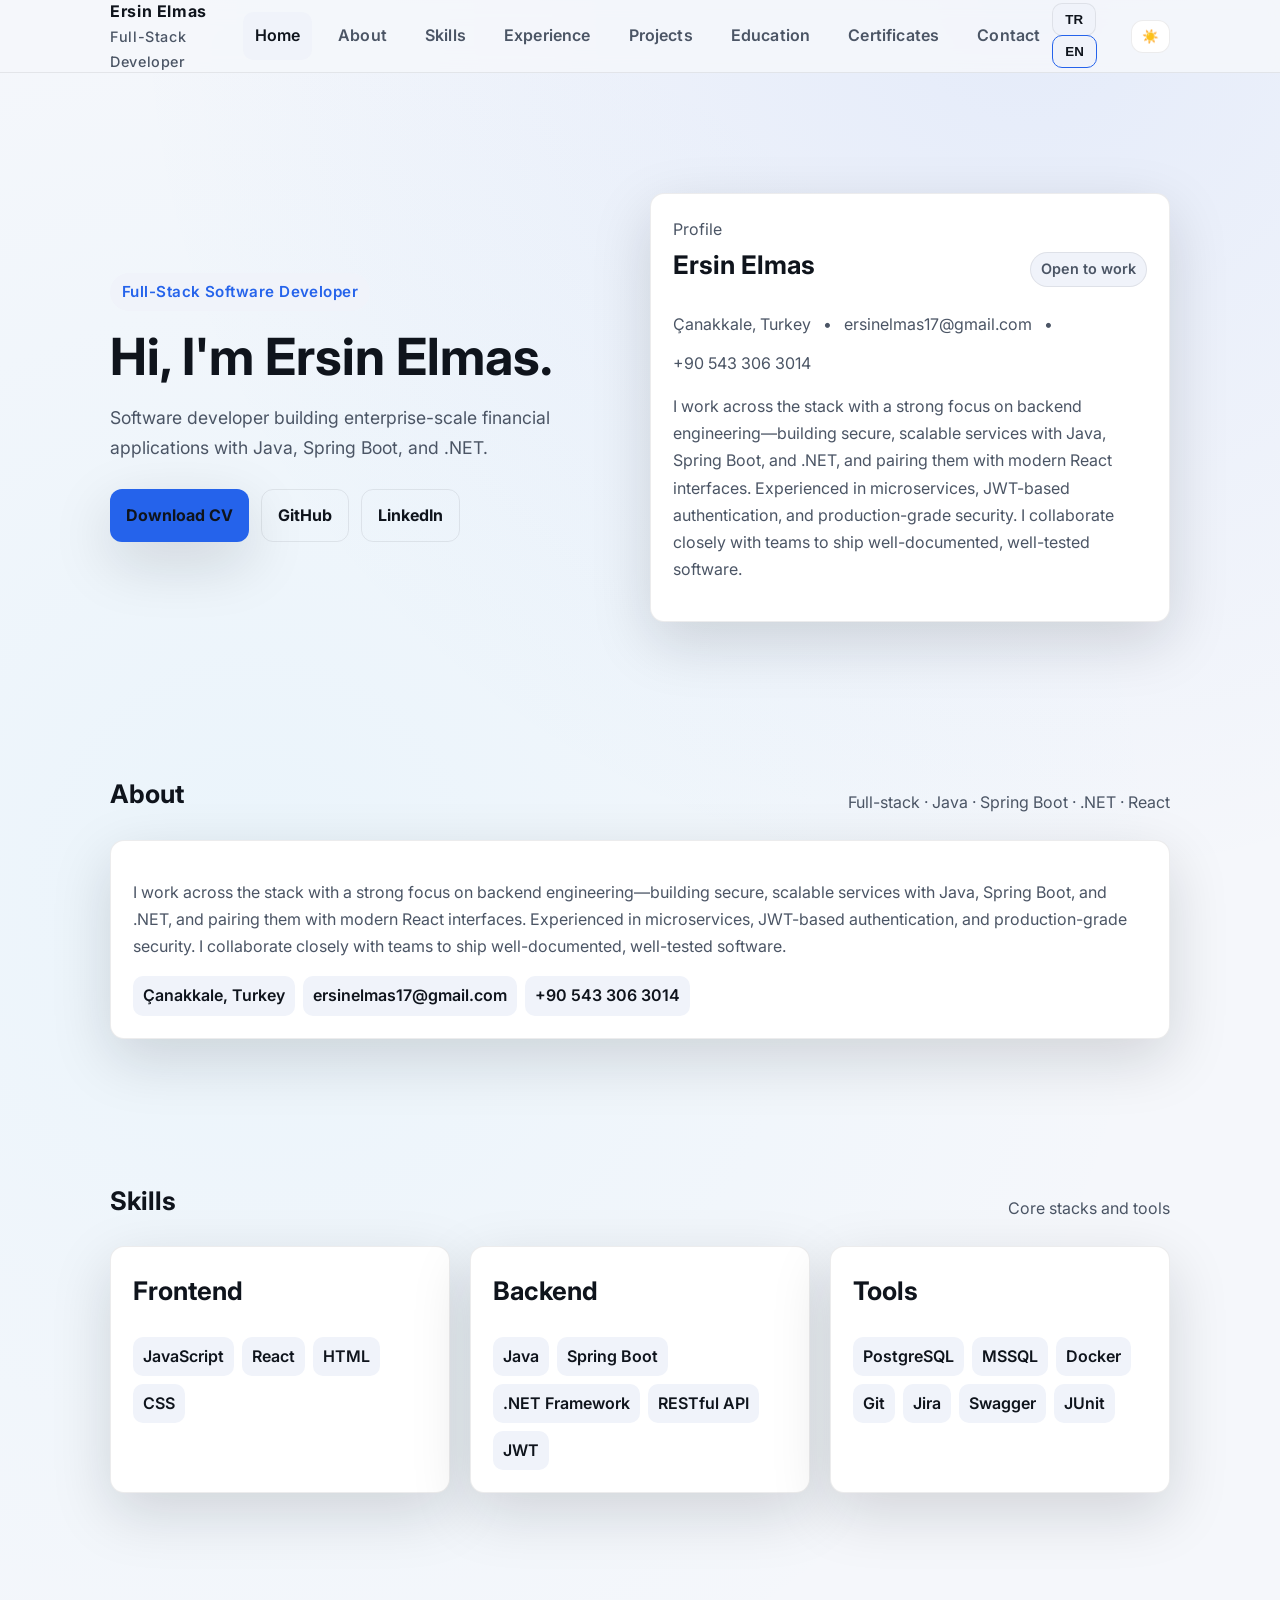
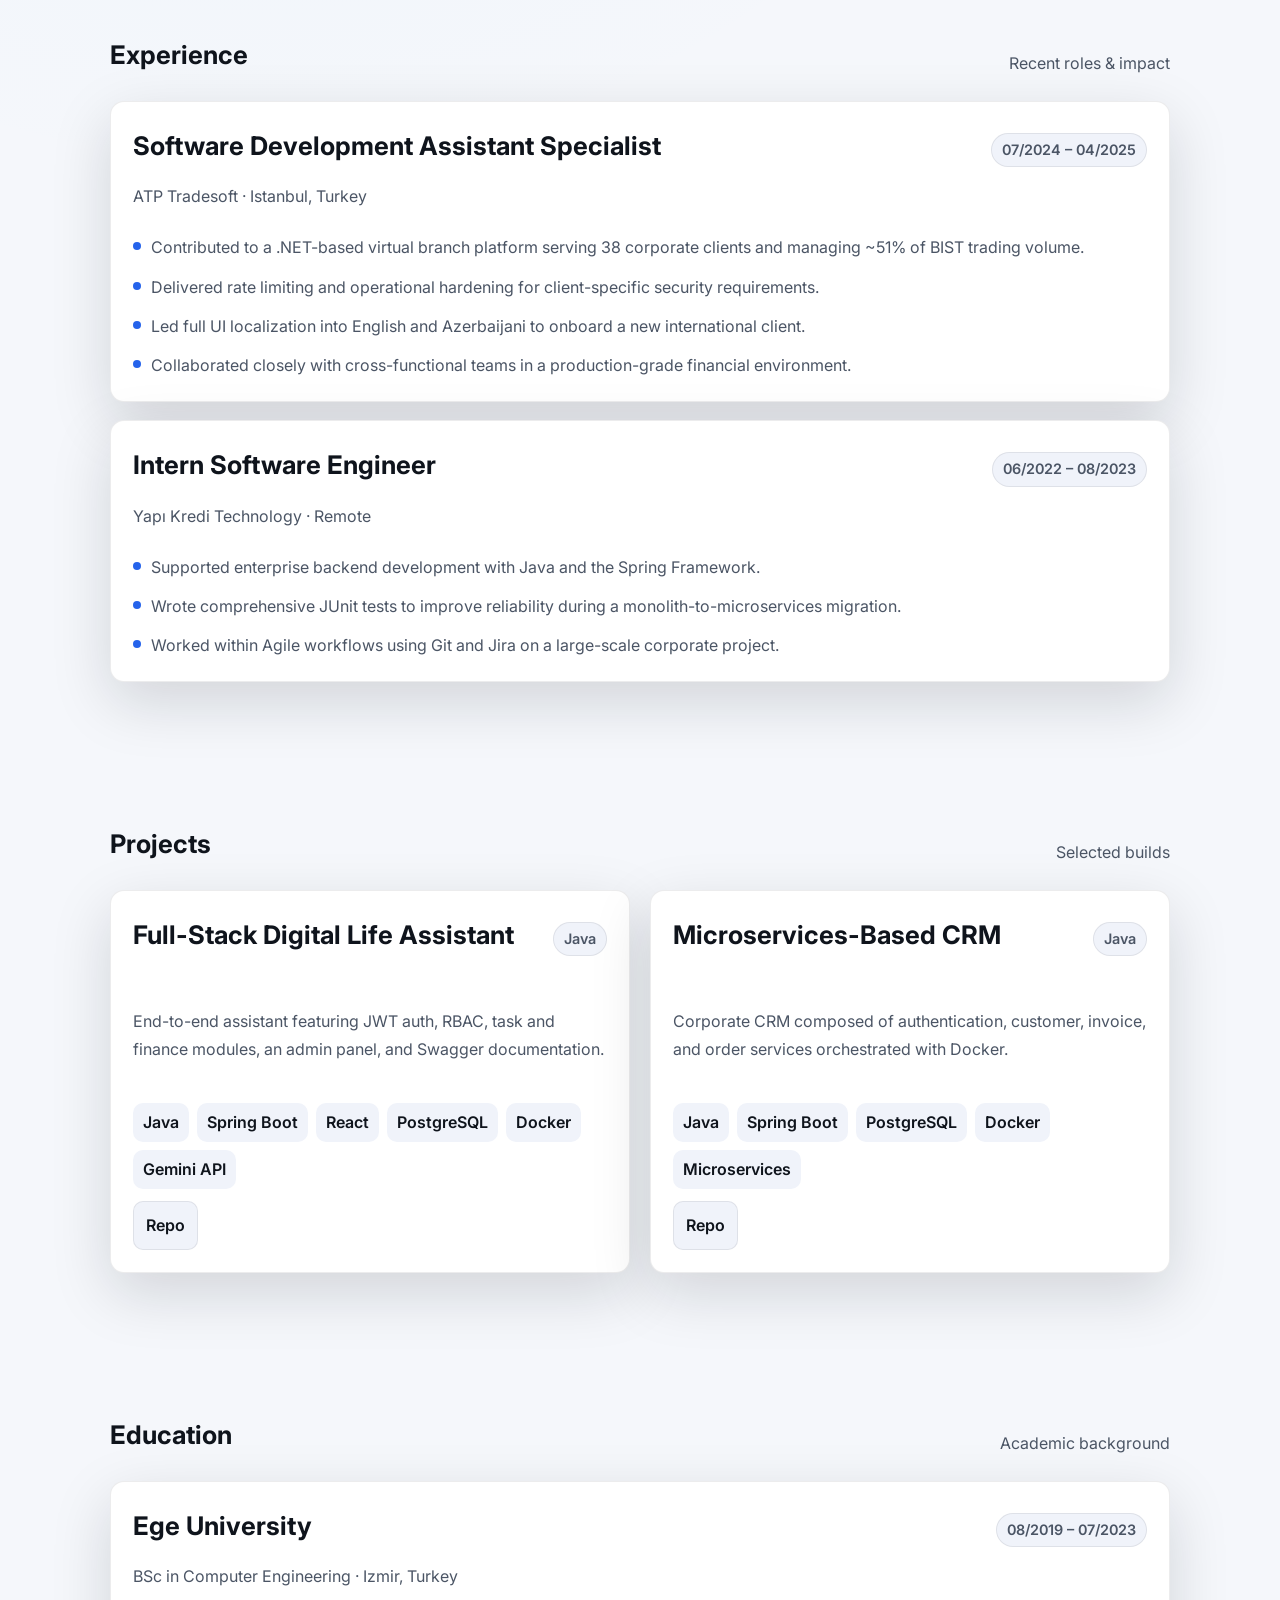
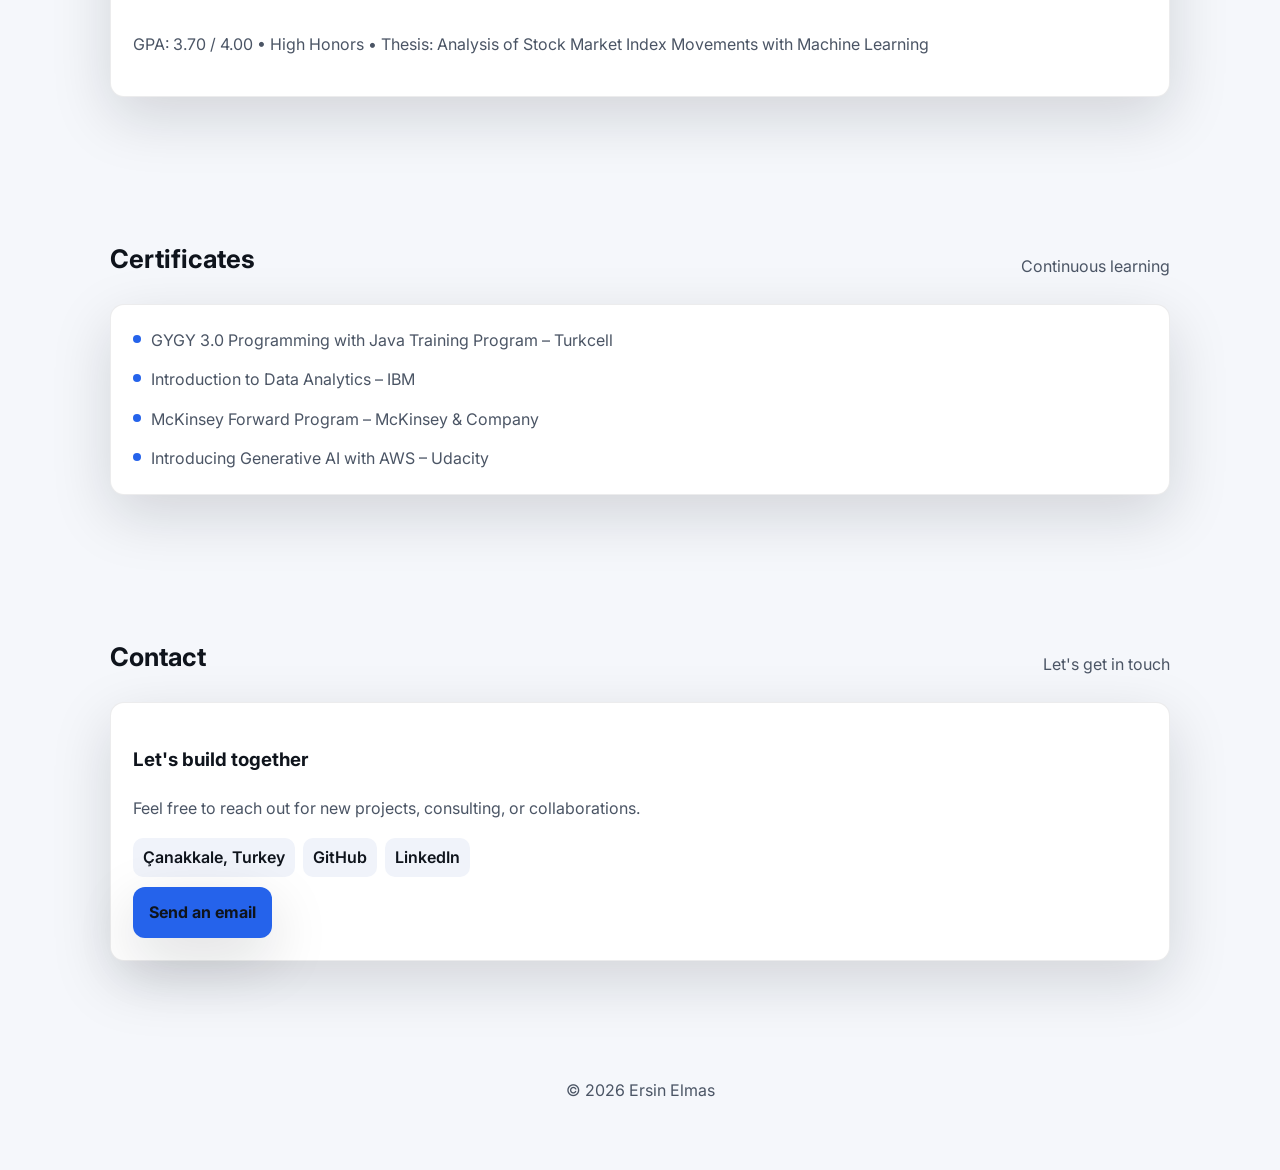
==== index.html @ f3ed73c0 "Revamp bilingual portfolio layout" ====
<!doctype html>
<html lang="tr">
  <head>
    <meta charset="utf-8">
    <meta name="viewport" content="width=device-width, initial-scale=1">
    <title>Ersin Elmas | Full-Stack Yazılım Geliştirici</title>
    <meta name="description" content="Full-stack geliştirici. Java, Spring Boot, .NET, React ve bulut altyapısı deneyimi. Kurumsal finans uygulamalarında güvenli ve ölçeklenebilir çözümler üretiyorum.">
    <meta property="og:title" content="Ersin Elmas | Full-Stack Yazılım Geliştirici">
    <meta property="og:description" content="Java, Spring Boot, .NET ve React ile mikroservis tabanlı finans uygulamaları geliştiren yazılım geliştirici.">
    <meta property="og:type" content="website">
    <meta property="og:url" content="https://ersinelmas.github.io/">
    <link rel="icon" href="favicon.ico">
    <link rel="preconnect" href="https://fonts.googleapis.com">
    <link rel="preconnect" href="https://fonts.gstatic.com" crossorigin>
    <link href="https://fonts.googleapis.com/css2?family=Inter:wght@400;500;600;700&display=swap" rel="stylesheet">
    <link rel="stylesheet" href="css/main.css">
  </head>
  <body>
    <header class="site-header">
      <div class="container navbar">
        <a class="brand" href="#home">
          <span>Ersin Elmas</span>
          <span>Full-Stack Developer</span>
        </a>
        <button class="menu-toggle" id="menu-toggle" aria-expanded="false" aria-controls="nav-links">☰</button>
        <nav class="nav-links" id="nav-links">
          <a href="#home" data-i18n="nav.home"></a>
          <a href="#about" data-i18n="nav.about"></a>
          <a href="#skills" data-i18n="nav.skills"></a>
          <a href="#experience" data-i18n="nav.experience"></a>
          <a href="#projects" data-i18n="nav.projects"></a>
          <a href="#education" data-i18n="nav.education"></a>
          <a href="#certificates" data-i18n="nav.certificates"></a>
          <a href="#contact" data-i18n="nav.contact"></a>
        </nav>
        <div class="controls">
          <div class="language-toggle" role="group" aria-label="Language selector">
            <button class="toggle-btn" data-lang="tr" aria-pressed="true">TR</button>
            <button class="toggle-btn" data-lang="en" aria-pressed="false">EN</button>
          </div>
          <button class="theme-btn" id="theme-toggle" aria-label="Tema değiştir">🌙</button>
        </div>
      </div>
    </header>

    <main>
      <section class="hero" id="home">
        <div class="container">
          <div class="grid hero-grid">
            <div>
              <span class="eyebrow" data-i18n="hero.eyebrow"></span>
              <h1 data-i18n="hero.title"></h1>
              <p class="lead" data-i18n="hero.subtitle"></p>
              <div class="actions">
                <a class="button" href="CV-Ersin-Elmas.pdf" download data-i18n="hero.actions.cv"></a>
                <a class="button secondary" href="https://github.com/ersinelmas" target="_blank" rel="noreferrer" data-i18n="hero.actions.github"></a>
                <a class="button secondary" href="https://linkedin.com/in/ersin-elmas" target="_blank" rel="noreferrer" data-i18n="hero.actions.linkedin"></a>
              </div>
            </div>
            <div class="card">
              <div class="section-header">
                <div>
                  <p class="section-subtitle">Profile</p>
                  <h3 class="section-title">Ersin Elmas</h3>
                </div>
                <div class="badge">Open to work</div>
              </div>
              <div class="meta-row">
                <span id="about-location"></span>
                <span>•</span>
                <span id="about-email"></span>
                <span>•</span>
                <span id="about-phone"></span>
              </div>
              <p class="muted" data-i18n="about.description"></p>
            </div>
          </div>
        </div>
      </section>

      <section class="section" id="about">
        <div class="container">
          <div class="section-header">
            <h2 class="section-title" data-i18n="about.title"></h2>
            <p class="section-subtitle">Full-stack · Java · Spring Boot · .NET · React</p>
          </div>
          <div class="card">
            <p class="muted" data-i18n="about.description"></p>
            <div class="tag-row" aria-label="Contact details">
              <span class="skill-badge" id="about-detail-location"></span>
              <span class="skill-badge" id="about-detail-email"></span>
              <span class="skill-badge" id="about-detail-phone"></span>
            </div>
          </div>
        </div>
      </section>

      <section class="section" id="skills">
        <div class="container">
          <div class="section-header">
            <h2 class="section-title" data-i18n="skills.title"></h2>
            <p class="section-subtitle">Core stacks and tools</p>
          </div>
          <div class="grid skill-grid" id="skills-list"></div>
        </div>
      </section>

      <section class="section" id="experience">
        <div class="container">
          <div class="section-header">
            <h2 class="section-title" data-i18n="experience.title"></h2>
            <p class="section-subtitle">Recent roles & impact</p>
          </div>
          <div class="timeline" id="experience-list"></div>
        </div>
      </section>

      <section class="section" id="projects">
        <div class="container">
          <div class="section-header">
            <h2 class="section-title" data-i18n="projects.title"></h2>
            <p class="section-subtitle">Selected builds</p>
          </div>
          <div class="grid project-grid" id="projects-list"></div>
        </div>
      </section>

      <section class="section" id="education">
        <div class="container">
          <div class="section-header">
            <h2 class="section-title" data-i18n="education.title"></h2>
            <p class="section-subtitle">Academic background</p>
          </div>
          <div class="timeline" id="education-list"></div>
        </div>
      </section>

      <section class="section" id="certificates">
        <div class="container">
          <div class="section-header">
            <h2 class="section-title" data-i18n="certificates.title"></h2>
            <p class="section-subtitle">Continuous learning</p>
          </div>
          <div class="card">
            <ul class="list" id="certificate-list"></ul>
          </div>
        </div>
      </section>

      <section class="section" id="contact">
        <div class="container">
          <div class="section-header">
            <h2 class="section-title" data-i18n="contact.title"></h2>
            <p class="section-subtitle">Let's get in touch</p>
          </div>
          <div class="card contact-card">
            <div>
              <h3 data-i18n="contact.headline"></h3>
              <p class="muted" data-i18n="contact.description"></p>
              <div class="tag-row">
                <span class="skill-badge" id="contact-location"></span>
                <a class="skill-badge" href="https://github.com/ersinelmas" target="_blank" rel="noreferrer">GitHub</a>
                <a class="skill-badge" href="https://linkedin.com/in/ersin-elmas" target="_blank" rel="noreferrer">LinkedIn</a>
              </div>
            </div>
            <div>
              <a class="button" id="contact-email" href="mailto:ersinelmas17@gmail.com" data-i18n="contact.emailLabel"></a>
            </div>
          </div>
        </div>
      </section>
    </main>

    <footer class="footer">
      <div class="container">
        <p>© <span id="year"></span> Ersin Elmas</p>
      </div>
    </footer>

    <script src="js/main.js" type="module"></script>
  </body>
</html>
---- css/main.css ----
:root {
  --font-primary: 'Inter', system-ui, -apple-system, BlinkMacSystemFont, 'Segoe UI', sans-serif;
  --bg: #0f141c;
  --surface: #151b25;
  --muted-surface: #1d2430;
  --text: #e8edf4;
  --muted: #b6becb;
  --accent: #6dd3ff;
  --accent-strong: #4ca7d9;
  --border: rgba(255, 255, 255, 0.08);
  --shadow: 0 20px 60px rgba(0, 0, 0, 0.35);
  --max-width: 1100px;
  --radius: 14px;
  --gutter: 20px;
}

:root[data-theme='light'] {
  --bg: #f5f7fb;
  --surface: #ffffff;
  --muted-surface: #f0f3fa;
  --text: #0f141c;
  --muted: #4b5565;
  --accent: #2563eb;
  --accent-strong: #1d4ed8;
  --border: rgba(15, 20, 28, 0.08);
  --shadow: 0 20px 60px rgba(15, 20, 28, 0.15);
}

* {
  box-sizing: border-box;
}

html {
  scroll-behavior: smooth;
}

body {
  margin: 0;
  font-family: var(--font-primary);
  background: radial-gradient(circle at 20% 20%, rgba(109, 211, 255, 0.08), transparent 25%),
    radial-gradient(circle at 80% 0%, rgba(37, 99, 235, 0.08), transparent 20%),
    var(--bg);
  color: var(--text);
  line-height: 1.7;
  min-height: 100vh;
}

body[data-reduced-motion='true'] *,
body[data-reduced-motion='true'] *::before,
body[data-reduced-motion='true'] *::after {
  animation-duration: 0.001ms !important;
  animation-iteration-count: 1 !important;
  transition-duration: 0.001ms !important;
}

img {
  max-width: 100%;
  height: auto;
}

a {
  color: inherit;
  text-decoration: none;
}

a:focus-visible,
button:focus-visible {
  outline: 2px solid var(--accent);
  outline-offset: 4px;
}

.container {
  width: min(100%, var(--max-width));
  margin: 0 auto;
  padding: 0 var(--gutter);
}

.site-header {
  position: sticky;
  top: 0;
  z-index: 10;
  backdrop-filter: blur(10px);
  background: rgba(15, 20, 28, 0.8);
  border-bottom: 1px solid var(--border);
}

:root[data-theme='light'] .site-header {
  background: rgba(245, 247, 251, 0.85);
}

.navbar {
  display: flex;
  align-items: center;
  justify-content: space-between;
  height: 72px;
}

.brand {
  display: flex;
  flex-direction: column;
  font-weight: 700;
  letter-spacing: 0.04em;
}

.brand span:last-child {
  color: var(--muted);
  font-weight: 500;
  font-size: 0.9rem;
}

.nav-links {
  display: flex;
  gap: 14px;
  align-items: center;
}

.nav-links a {
  padding: 10px 12px;
  border-radius: 10px;
  color: var(--muted);
  font-weight: 600;
  letter-spacing: 0.01em;
  transition: color 0.2s ease, background 0.2s ease;
}

.nav-links a:hover,
.nav-links a.active {
  color: var(--text);
  background: var(--muted-surface);
}

.controls {
  display: flex;
  align-items: center;
  gap: 8px;
}

.toggle-btn {
  border: 1px solid var(--border);
  background: var(--muted-surface);
  color: var(--text);
  padding: 8px 12px;
  border-radius: 10px;
  font-weight: 600;
  cursor: pointer;
  transition: transform 0.2s ease, border-color 0.2s ease;
}

.toggle-btn[aria-pressed='true'] {
  border-color: var(--accent);
  transform: translateY(-1px);
}

.theme-btn {
  border: 1px solid var(--border);
  background: var(--surface);
  color: var(--text);
  padding: 8px 10px;
  border-radius: 12px;
  cursor: pointer;
  display: inline-flex;
  align-items: center;
  gap: 8px;
}

.menu-toggle {
  display: none;
  border: 1px solid var(--border);
  background: var(--surface);
  color: var(--text);
  padding: 8px 10px;
  border-radius: 12px;
  cursor: pointer;
}

.hero {
  padding: 120px 0 80px;
}

.grid {
  display: grid;
  gap: 20px;
}

.hero-grid {
  grid-template-columns: repeat(auto-fit, minmax(280px, 1fr));
  align-items: center;
}

.eyebrow {
  display: inline-flex;
  padding: 6px 12px;
  background: var(--muted-surface);
  border-radius: 999px;
  font-weight: 600;
  font-size: 0.95rem;
  letter-spacing: 0.03em;
  color: var(--accent);
}

.hero h1 {
  font-size: clamp(2.4rem, 4vw, 3.2rem);
  margin: 16px 0 12px;
  line-height: 1.15;
}

.lead {
  font-size: 1.1rem;
  color: var(--muted);
  margin-bottom: 26px;
}

.actions {
  display: flex;
  flex-wrap: wrap;
  gap: 12px;
}

.button {
  display: inline-flex;
  align-items: center;
  gap: 10px;
  padding: 12px 16px;
  background: var(--accent);
  color: #0f141c;
  border-radius: 12px;
  font-weight: 700;
  border: none;
  cursor: pointer;
  box-shadow: var(--shadow);
  transition: transform 0.2s ease, box-shadow 0.2s ease;
}

.button.secondary {
  background: transparent;
  color: var(--text);
  border: 1px solid var(--border);
  box-shadow: none;
}

.button:hover {
  transform: translateY(-2px);
  box-shadow: 0 16px 40px rgba(0, 0, 0, 0.2);
}

.card {
  background: var(--surface);
  border: 1px solid var(--border);
  border-radius: var(--radius);
  padding: 22px;
  box-shadow: var(--shadow);
}

.section {
  padding: 70px 0;
}

.section-header {
  display: flex;
  justify-content: space-between;
  align-items: flex-end;
  gap: 16px;
  margin-bottom: 24px;
}

.section-title {
  font-size: 1.6rem;
  margin: 0;
}

.section-subtitle {
  color: var(--muted);
  margin: 0;
}

.muted {
  color: var(--muted);
}

.skill-grid {
  grid-template-columns: repeat(auto-fit, minmax(220px, 1fr));
}

.skill-badge {
  display: inline-flex;
  align-items: center;
  gap: 6px;
  padding: 6px 10px;
  background: var(--muted-surface);
  border-radius: 10px;
  color: var(--text);
  font-weight: 600;
}

.list {
  list-style: none;
  padding: 0;
  margin: 0;
  display: grid;
  gap: 12px;
}

.list li {
  display: grid;
  grid-template-columns: auto 1fr;
  gap: 10px;
  align-items: flex-start;
  color: var(--muted);
}

.list li::before {
  content: '';
  display: inline-block;
  width: 8px;
  height: 8px;
  background: var(--accent);
  border-radius: 999px;
  margin-top: 8px;
}

.timeline {
  display: grid;
  gap: 18px;
}

.timeline-item {
  display: grid;
  gap: 8px;
}

.timeline-head {
  display: flex;
  justify-content: space-between;
  align-items: baseline;
  gap: 12px;
}

.badge {
  display: inline-flex;
  align-items: center;
  padding: 4px 10px;
  border-radius: 999px;
  border: 1px solid var(--border);
  background: var(--muted-surface);
  color: var(--muted);
  font-weight: 600;
  font-size: 0.9rem;
}

.tag-row {
  display: flex;
  flex-wrap: wrap;
  gap: 8px;
  margin-top: 12px;
}

.project-grid {
  grid-template-columns: repeat(auto-fit, minmax(260px, 1fr));
}

.project-card {
  display: grid;
  gap: 12px;
}

.project-actions {
  display: flex;
  gap: 10px;
  flex-wrap: wrap;
}

.link-btn {
  display: inline-flex;
  align-items: center;
  gap: 8px;
  padding: 10px 12px;
  border-radius: 10px;
  border: 1px solid var(--border);
  background: var(--muted-surface);
  color: var(--text);
  font-weight: 600;
}

.contact-card {
  display: grid;
  gap: 10px;
  align-items: center;
  grid-template-columns: 1fr;
}

.footer {
  padding: 30px 0 50px;
  color: var(--muted);
  text-align: center;
}

.meta-row {
  display: flex;
  gap: 12px;
  flex-wrap: wrap;
  color: var(--muted);
}

.sr-only {
  position: absolute;
  width: 1px;
  height: 1px;
  padding: 0;
  margin: -1px;
  overflow: hidden;
  clip: rect(0, 0, 0, 0);
  white-space: nowrap;
  border: 0;
}

@media (max-width: 900px) {
  .nav-links {
    position: fixed;
    inset: 72px 0 auto;
    background: var(--bg);
    flex-direction: column;
    padding: 18px var(--gutter) 28px;
    border-bottom: 1px solid var(--border);
    box-shadow: 0 12px 30px rgba(0, 0, 0, 0.25);
    transform: translateY(-110%);
    transition: transform 0.25s ease;
  }

  .nav-links.open {
    transform: translateY(0);
  }

  .menu-toggle {
    display: inline-flex;
  }
}

@media (max-width: 640px) {
  .navbar {
    flex-wrap: wrap;
    gap: 10px;
  }

  .controls {
    width: 100%;
    justify-content: space-between;
  }

  .section {
    padding: 56px 0;
  }
}
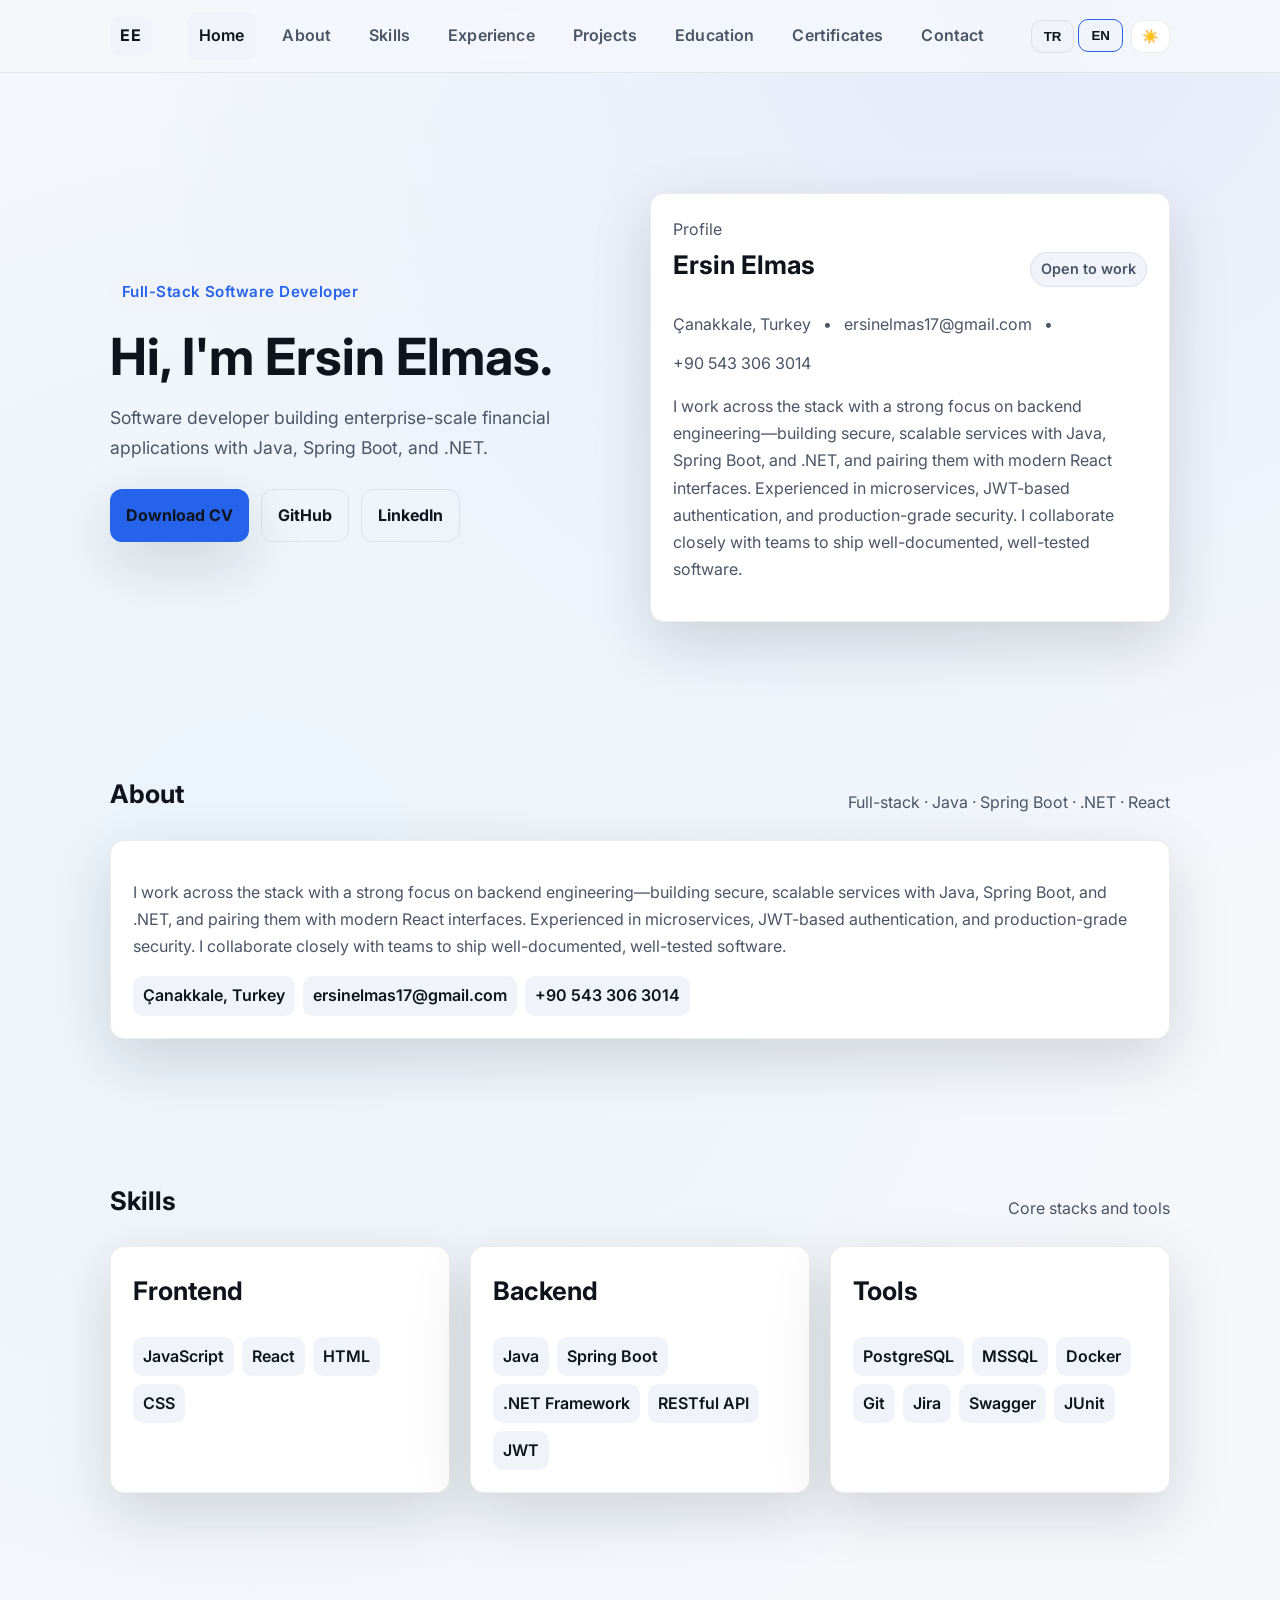
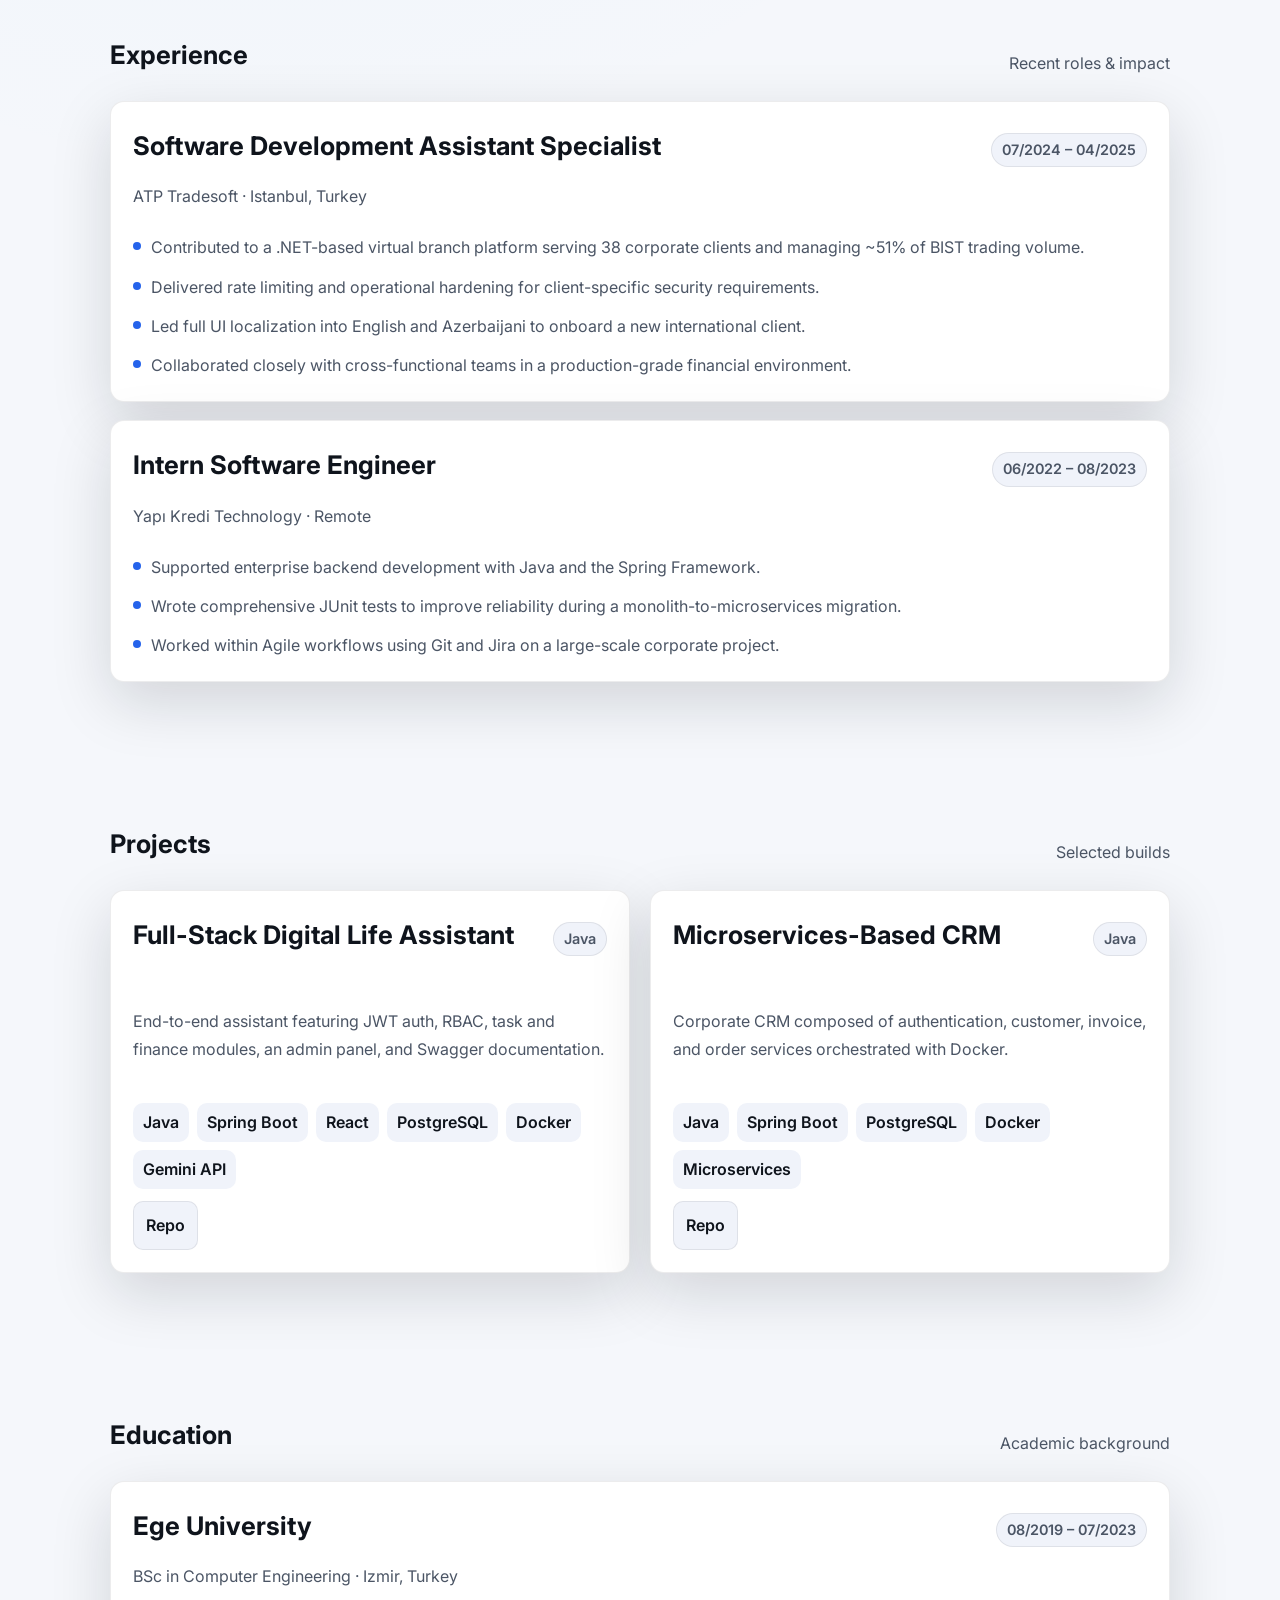
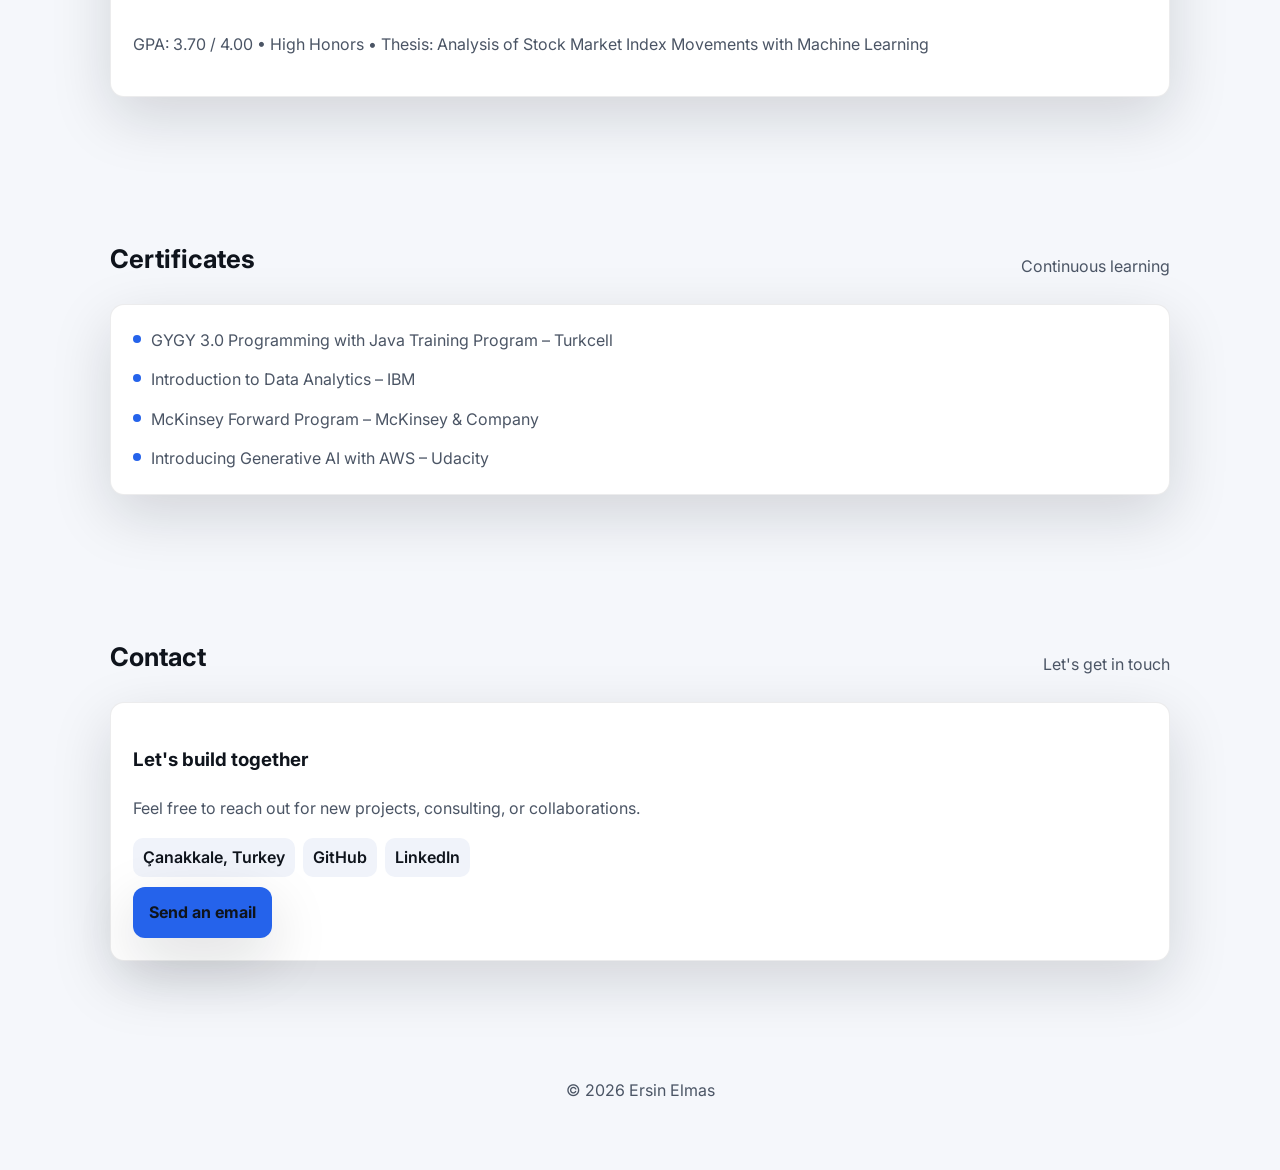
==== commit 725c69ff: "Refine navbar translations and cleanup assets" ====
--- a/index.html
+++ b/index.html
@@ -18,9 +18,8 @@
   <body>
     <header class="site-header">
       <div class="container navbar">
-        <a class="brand" href="#home">
-          <span>Ersin Elmas</span>
-          <span>Full-Stack Developer</span>
+        <a class="brand" href="#home" aria-label="Ersin Elmas portfolio">
+          <span>EE</span>
         </a>
         <button class="menu-toggle" id="menu-toggle" aria-expanded="false" aria-controls="nav-links">☰</button>
         <nav class="nav-links" id="nav-links">
@@ -60,10 +59,10 @@
             <div class="card">
               <div class="section-header">
                 <div>
-                  <p class="section-subtitle">Profile</p>
+                  <p class="section-subtitle" data-i18n="hero.profile"></p>
                   <h3 class="section-title">Ersin Elmas</h3>
                 </div>
-                <div class="badge">Open to work</div>
+                <div class="badge" data-i18n="hero.availability"></div>
               </div>
               <div class="meta-row">
                 <span id="about-location"></span>
@@ -82,7 +81,7 @@
         <div class="container">
           <div class="section-header">
             <h2 class="section-title" data-i18n="about.title"></h2>
-            <p class="section-subtitle">Full-stack · Java · Spring Boot · .NET · React</p>
+            <p class="section-subtitle" data-i18n="about.subtitle"></p>
           </div>
           <div class="card">
             <p class="muted" data-i18n="about.description"></p>
@@ -99,7 +98,7 @@
         <div class="container">
           <div class="section-header">
             <h2 class="section-title" data-i18n="skills.title"></h2>
-            <p class="section-subtitle">Core stacks and tools</p>
+            <p class="section-subtitle" data-i18n="skills.subtitle"></p>
           </div>
           <div class="grid skill-grid" id="skills-list"></div>
         </div>
@@ -109,7 +108,7 @@
         <div class="container">
           <div class="section-header">
             <h2 class="section-title" data-i18n="experience.title"></h2>
-            <p class="section-subtitle">Recent roles & impact</p>
+            <p class="section-subtitle" data-i18n="experience.subtitle"></p>
           </div>
           <div class="timeline" id="experience-list"></div>
         </div>
@@ -119,7 +118,7 @@
         <div class="container">
           <div class="section-header">
             <h2 class="section-title" data-i18n="projects.title"></h2>
-            <p class="section-subtitle">Selected builds</p>
+            <p class="section-subtitle" data-i18n="projects.subtitle"></p>
           </div>
           <div class="grid project-grid" id="projects-list"></div>
         </div>
@@ -129,7 +128,7 @@
         <div class="container">
           <div class="section-header">
             <h2 class="section-title" data-i18n="education.title"></h2>
-            <p class="section-subtitle">Academic background</p>
+            <p class="section-subtitle" data-i18n="education.subtitle"></p>
           </div>
           <div class="timeline" id="education-list"></div>
         </div>
@@ -139,7 +138,7 @@
         <div class="container">
           <div class="section-header">
             <h2 class="section-title" data-i18n="certificates.title"></h2>
-            <p class="section-subtitle">Continuous learning</p>
+            <p class="section-subtitle" data-i18n="certificates.subtitle"></p>
           </div>
           <div class="card">
             <ul class="list" id="certificate-list"></ul>
@@ -151,7 +150,7 @@
         <div class="container">
           <div class="section-header">
             <h2 class="section-title" data-i18n="contact.title"></h2>
-            <p class="section-subtitle">Let's get in touch</p>
+            <p class="section-subtitle" data-i18n="contact.subtitle"></p>
           </div>
           <div class="card contact-card">
             <div>
--- a/css/main.css
+++ b/css/main.css
@@ -97,15 +97,15 @@
 
 .brand {
   display: flex;
-  flex-direction: column;
+  align-items: center;
+  gap: 8px;
   font-weight: 700;
-  letter-spacing: 0.04em;
-}
-
-.brand span:last-child {
-  color: var(--muted);
-  font-weight: 500;
-  font-size: 0.9rem;
+  letter-spacing: 0.08em;
+  padding: 6px 10px;
+  border-radius: 10px;
+  background: var(--muted-surface);
+  color: var(--text);
+  white-space: nowrap;
 }
 
 .nav-links {
@@ -120,6 +120,7 @@
   color: var(--muted);
   font-weight: 600;
   letter-spacing: 0.01em;
+  white-space: nowrap;
   transition: color 0.2s ease, background 0.2s ease;
 }
 
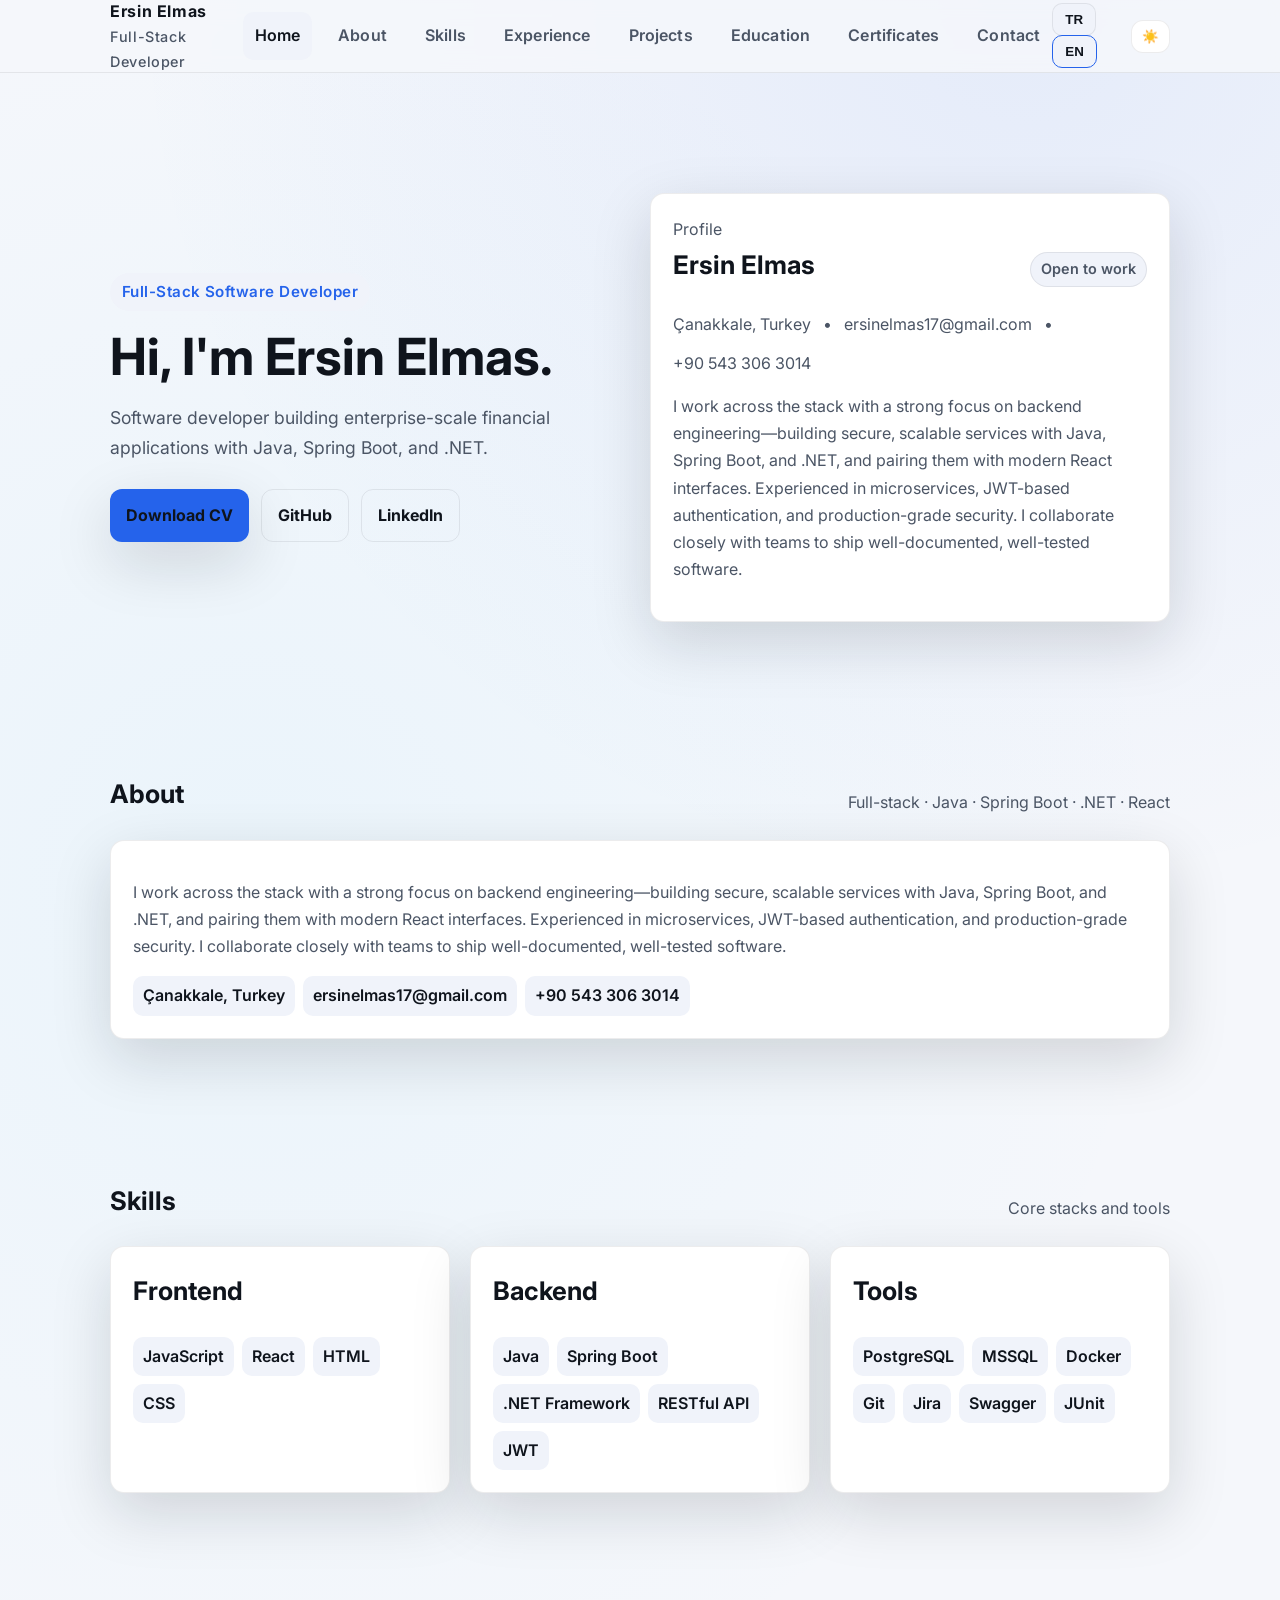
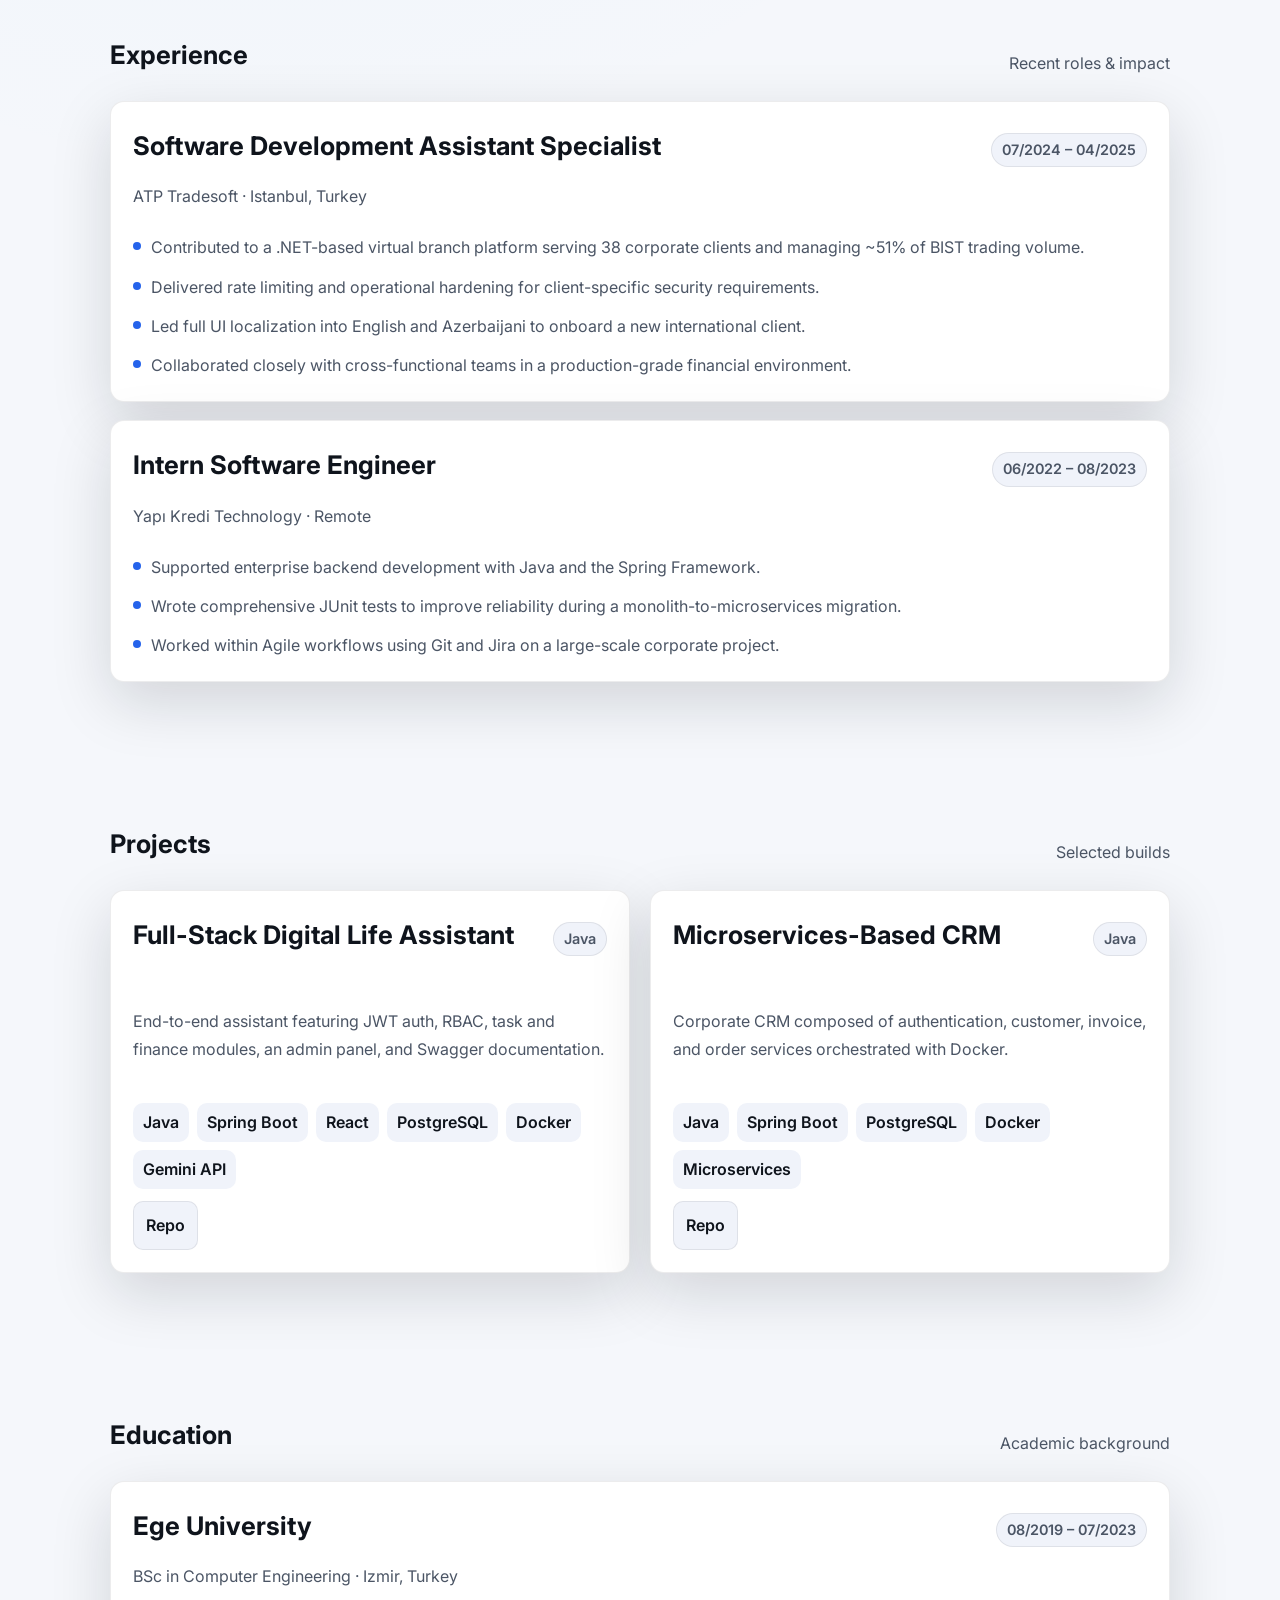
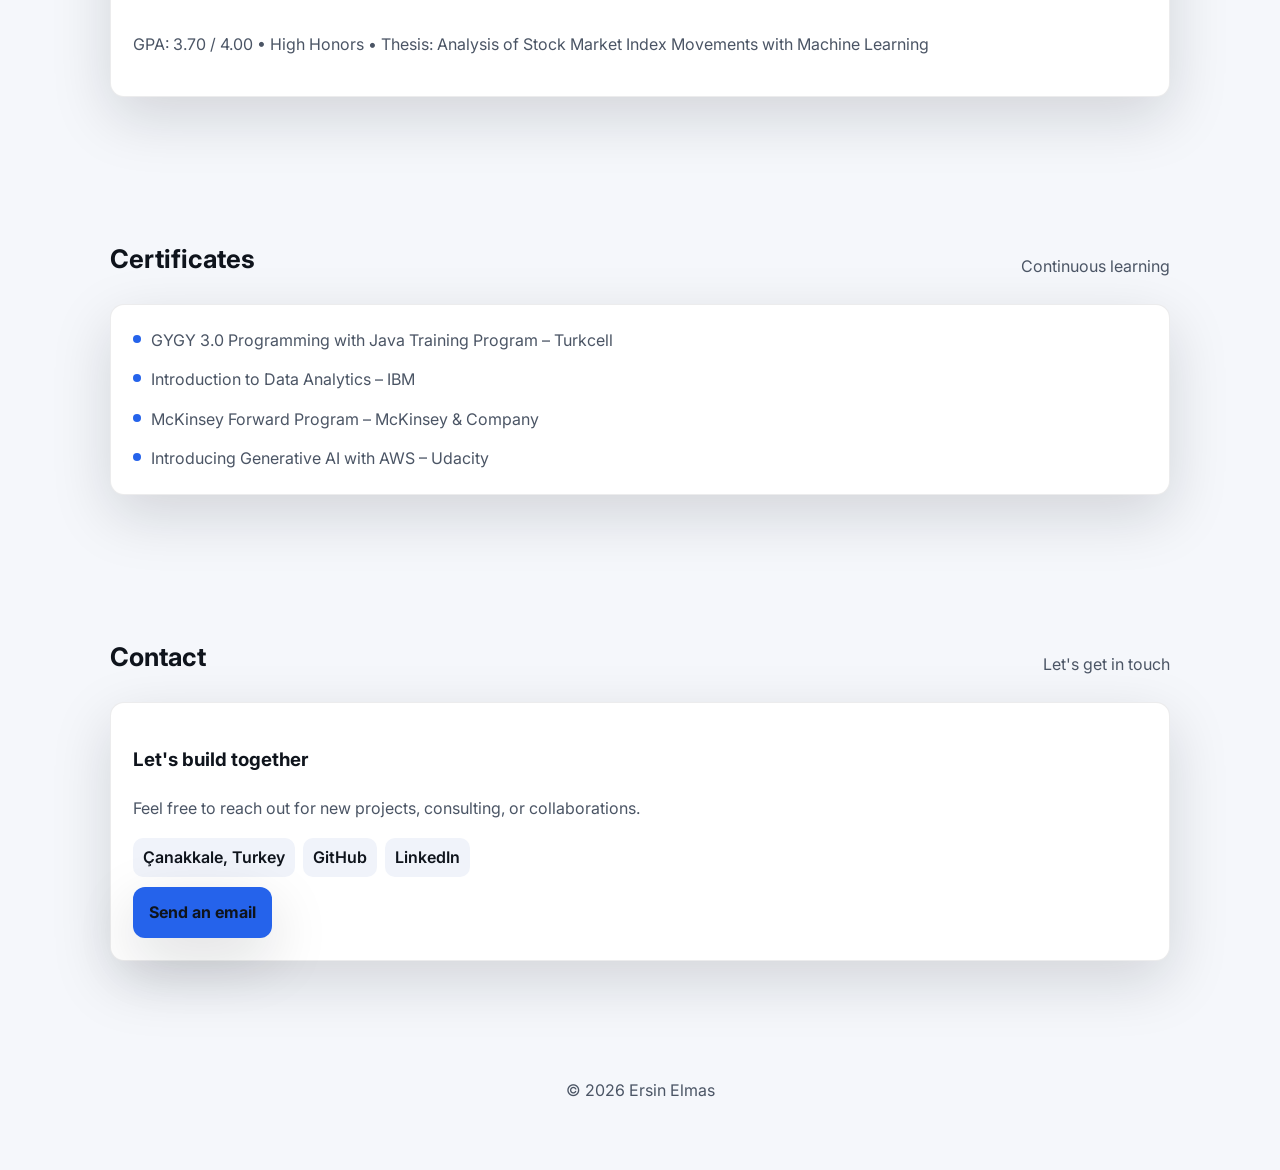
==== commit ac5cb7a3: "Merge branch 'main' into codex/transform-portfolio-website-for-modern-design" ====
--- a/index.html
+++ b/index.html
@@ -18,8 +18,9 @@
   <body>
     <header class="site-header">
       <div class="container navbar">
-        <a class="brand" href="#home" aria-label="Ersin Elmas portfolio">
-          <span>EE</span>
+        <a class="brand" href="#home">
+          <span>Ersin Elmas</span>
+          <span>Full-Stack Developer</span>
         </a>
         <button class="menu-toggle" id="menu-toggle" aria-expanded="false" aria-controls="nav-links">☰</button>
         <nav class="nav-links" id="nav-links">
@@ -59,10 +60,10 @@
             <div class="card">
               <div class="section-header">
                 <div>
-                  <p class="section-subtitle" data-i18n="hero.profile"></p>
+                  <p class="section-subtitle">Profile</p>
                   <h3 class="section-title">Ersin Elmas</h3>
                 </div>
-                <div class="badge" data-i18n="hero.availability"></div>
+                <div class="badge">Open to work</div>
               </div>
               <div class="meta-row">
                 <span id="about-location"></span>
@@ -81,7 +82,7 @@
         <div class="container">
           <div class="section-header">
             <h2 class="section-title" data-i18n="about.title"></h2>
-            <p class="section-subtitle" data-i18n="about.subtitle"></p>
+            <p class="section-subtitle">Full-stack · Java · Spring Boot · .NET · React</p>
           </div>
           <div class="card">
             <p class="muted" data-i18n="about.description"></p>
@@ -98,7 +99,7 @@
         <div class="container">
           <div class="section-header">
             <h2 class="section-title" data-i18n="skills.title"></h2>
-            <p class="section-subtitle" data-i18n="skills.subtitle"></p>
+            <p class="section-subtitle">Core stacks and tools</p>
           </div>
           <div class="grid skill-grid" id="skills-list"></div>
         </div>
@@ -108,7 +109,7 @@
         <div class="container">
           <div class="section-header">
             <h2 class="section-title" data-i18n="experience.title"></h2>
-            <p class="section-subtitle" data-i18n="experience.subtitle"></p>
+            <p class="section-subtitle">Recent roles & impact</p>
           </div>
           <div class="timeline" id="experience-list"></div>
         </div>
@@ -118,7 +119,7 @@
         <div class="container">
           <div class="section-header">
             <h2 class="section-title" data-i18n="projects.title"></h2>
-            <p class="section-subtitle" data-i18n="projects.subtitle"></p>
+            <p class="section-subtitle">Selected builds</p>
           </div>
           <div class="grid project-grid" id="projects-list"></div>
         </div>
@@ -128,7 +129,7 @@
         <div class="container">
           <div class="section-header">
             <h2 class="section-title" data-i18n="education.title"></h2>
-            <p class="section-subtitle" data-i18n="education.subtitle"></p>
+            <p class="section-subtitle">Academic background</p>
           </div>
           <div class="timeline" id="education-list"></div>
         </div>
@@ -138,7 +139,7 @@
         <div class="container">
           <div class="section-header">
             <h2 class="section-title" data-i18n="certificates.title"></h2>
-            <p class="section-subtitle" data-i18n="certificates.subtitle"></p>
+            <p class="section-subtitle">Continuous learning</p>
           </div>
           <div class="card">
             <ul class="list" id="certificate-list"></ul>
@@ -150,7 +151,7 @@
         <div class="container">
           <div class="section-header">
             <h2 class="section-title" data-i18n="contact.title"></h2>
-            <p class="section-subtitle" data-i18n="contact.subtitle"></p>
+            <p class="section-subtitle">Let's get in touch</p>
           </div>
           <div class="card contact-card">
             <div>
--- a/css/main.css
+++ b/css/main.css
@@ -97,15 +97,15 @@
 
 .brand {
   display: flex;
-  align-items: center;
-  gap: 8px;
+  flex-direction: column;
   font-weight: 700;
-  letter-spacing: 0.08em;
-  padding: 6px 10px;
-  border-radius: 10px;
-  background: var(--muted-surface);
-  color: var(--text);
-  white-space: nowrap;
+  letter-spacing: 0.04em;
+}
+
+.brand span:last-child {
+  color: var(--muted);
+  font-weight: 500;
+  font-size: 0.9rem;
 }
 
 .nav-links {
@@ -120,7 +120,6 @@
   color: var(--muted);
   font-weight: 600;
   letter-spacing: 0.01em;
-  white-space: nowrap;
   transition: color 0.2s ease, background 0.2s ease;
 }
 
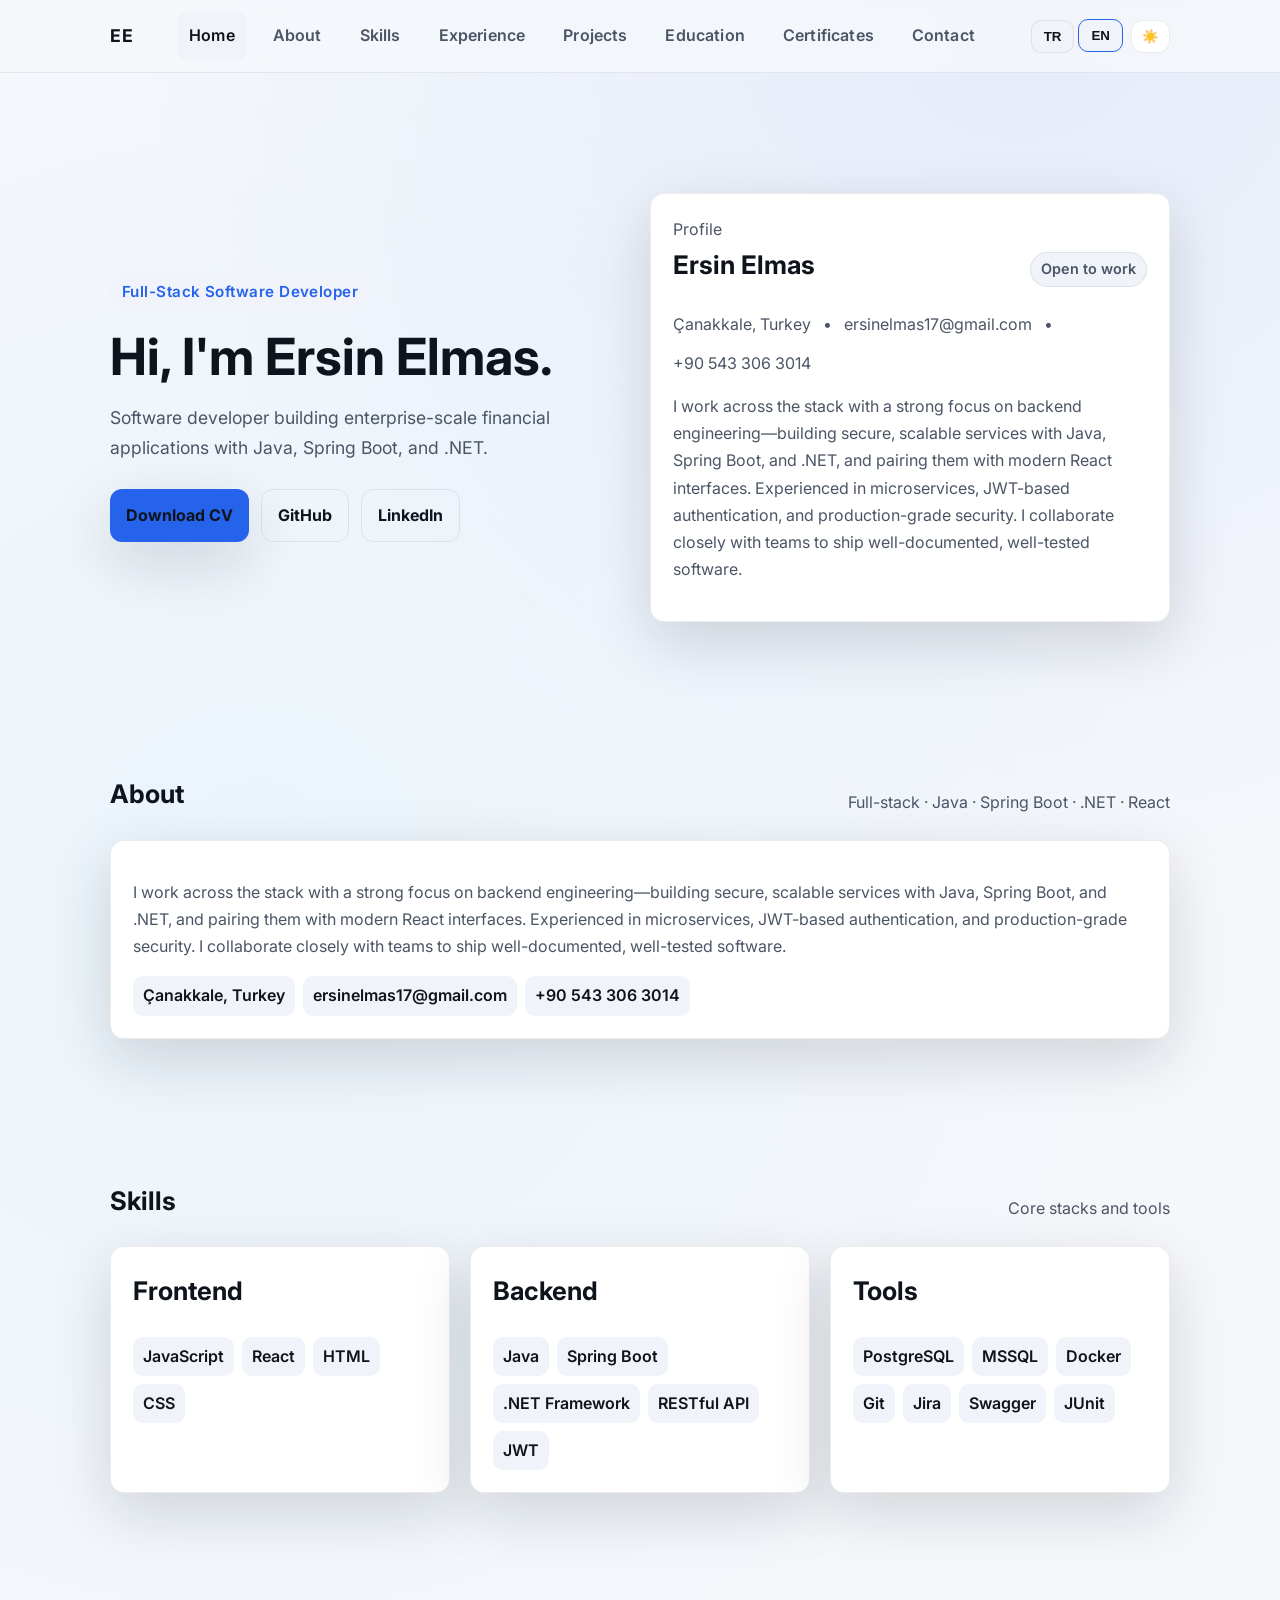
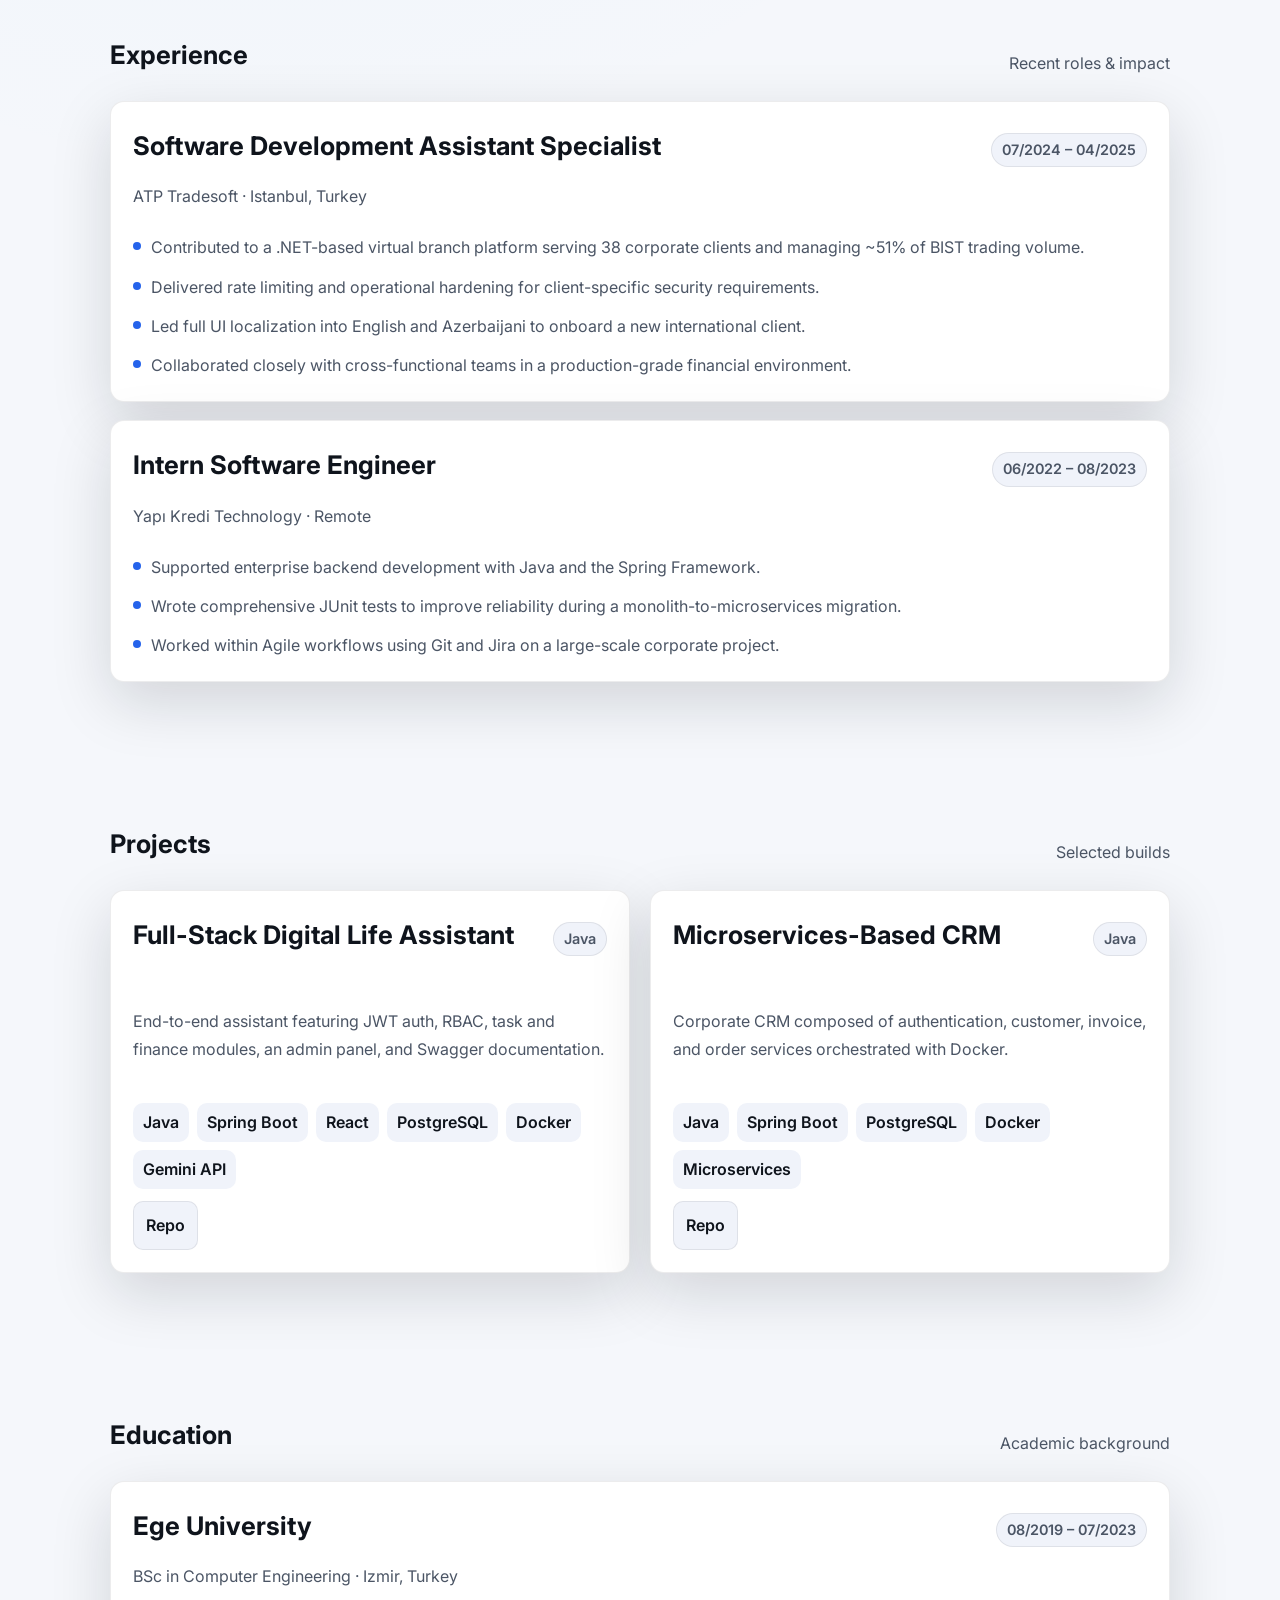
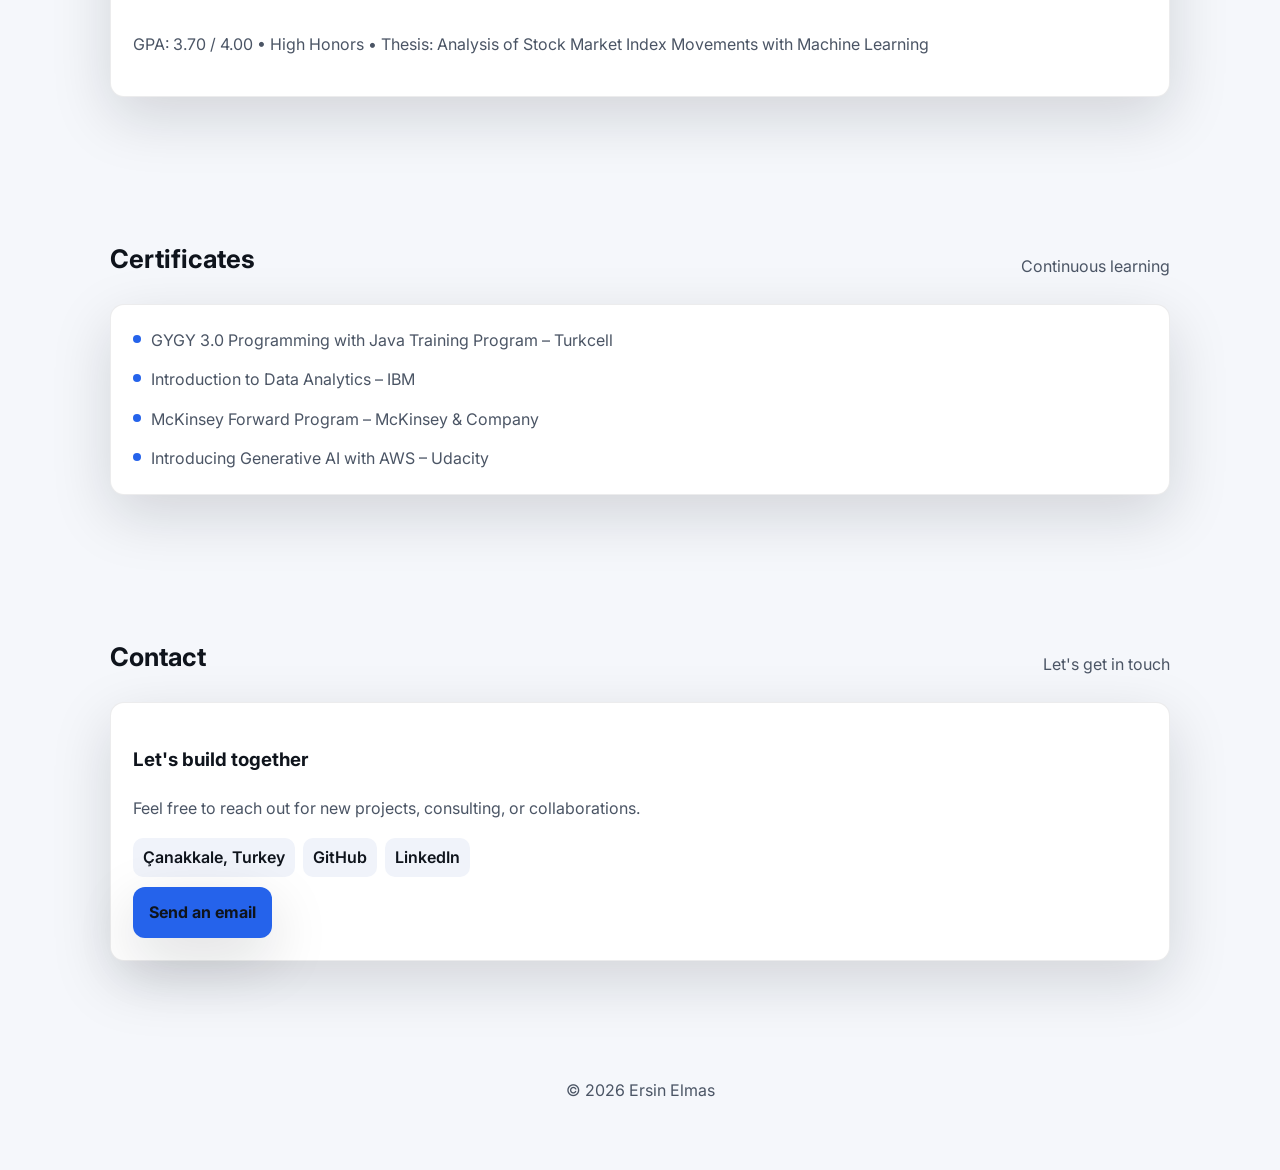
==== commit 0055d317: "Improve localization coverage and navbar branding" ====
--- a/index.html
+++ b/index.html
@@ -18,10 +18,7 @@
   <body>
     <header class="site-header">
       <div class="container navbar">
-        <a class="brand" href="#home">
-          <span>Ersin Elmas</span>
-          <span>Full-Stack Developer</span>
-        </a>
+        <a class="brand" href="#home">EE</a>
         <button class="menu-toggle" id="menu-toggle" aria-expanded="false" aria-controls="nav-links">☰</button>
         <nav class="nav-links" id="nav-links">
           <a href="#home" data-i18n="nav.home"></a>
@@ -60,10 +57,10 @@
             <div class="card">
               <div class="section-header">
                 <div>
-                  <p class="section-subtitle">Profile</p>
-                  <h3 class="section-title">Ersin Elmas</h3>
+                  <p class="section-subtitle" data-i18n="hero.profile.heading"></p>
+                  <h3 class="section-title" data-i18n="hero.profile.name"></h3>
                 </div>
-                <div class="badge">Open to work</div>
+                <div class="badge" data-i18n="hero.profile.badge"></div>
               </div>
               <div class="meta-row">
                 <span id="about-location"></span>
@@ -82,7 +79,7 @@
         <div class="container">
           <div class="section-header">
             <h2 class="section-title" data-i18n="about.title"></h2>
-            <p class="section-subtitle">Full-stack · Java · Spring Boot · .NET · React</p>
+            <p class="section-subtitle" data-i18n="subtitles.about"></p>
           </div>
           <div class="card">
             <p class="muted" data-i18n="about.description"></p>
@@ -99,7 +96,7 @@
         <div class="container">
           <div class="section-header">
             <h2 class="section-title" data-i18n="skills.title"></h2>
-            <p class="section-subtitle">Core stacks and tools</p>
+            <p class="section-subtitle" data-i18n="subtitles.skills"></p>
           </div>
           <div class="grid skill-grid" id="skills-list"></div>
         </div>
@@ -109,7 +106,7 @@
         <div class="container">
           <div class="section-header">
             <h2 class="section-title" data-i18n="experience.title"></h2>
-            <p class="section-subtitle">Recent roles & impact</p>
+            <p class="section-subtitle" data-i18n="subtitles.experience"></p>
           </div>
           <div class="timeline" id="experience-list"></div>
         </div>
@@ -119,7 +116,7 @@
         <div class="container">
           <div class="section-header">
             <h2 class="section-title" data-i18n="projects.title"></h2>
-            <p class="section-subtitle">Selected builds</p>
+            <p class="section-subtitle" data-i18n="subtitles.projects"></p>
           </div>
           <div class="grid project-grid" id="projects-list"></div>
         </div>
@@ -129,7 +126,7 @@
         <div class="container">
           <div class="section-header">
             <h2 class="section-title" data-i18n="education.title"></h2>
-            <p class="section-subtitle">Academic background</p>
+            <p class="section-subtitle" data-i18n="subtitles.education"></p>
           </div>
           <div class="timeline" id="education-list"></div>
         </div>
@@ -139,7 +136,7 @@
         <div class="container">
           <div class="section-header">
             <h2 class="section-title" data-i18n="certificates.title"></h2>
-            <p class="section-subtitle">Continuous learning</p>
+            <p class="section-subtitle" data-i18n="subtitles.certificates"></p>
           </div>
           <div class="card">
             <ul class="list" id="certificate-list"></ul>
@@ -151,7 +148,7 @@
         <div class="container">
           <div class="section-header">
             <h2 class="section-title" data-i18n="contact.title"></h2>
-            <p class="section-subtitle">Let's get in touch</p>
+            <p class="section-subtitle" data-i18n="subtitles.contact"></p>
           </div>
           <div class="card contact-card">
             <div>
--- a/css/main.css
+++ b/css/main.css
@@ -96,16 +96,11 @@
 }
 
 .brand {
-  display: flex;
-  flex-direction: column;
+  display: inline-flex;
+  align-items: center;
   font-weight: 700;
   letter-spacing: 0.04em;
-}
-
-.brand span:last-child {
-  color: var(--muted);
-  font-weight: 500;
-  font-size: 0.9rem;
+  font-size: 1.1rem;
 }
 
 .nav-links {
@@ -121,6 +116,7 @@
   font-weight: 600;
   letter-spacing: 0.01em;
   transition: color 0.2s ease, background 0.2s ease;
+  white-space: nowrap;
 }
 
 .nav-links a:hover,
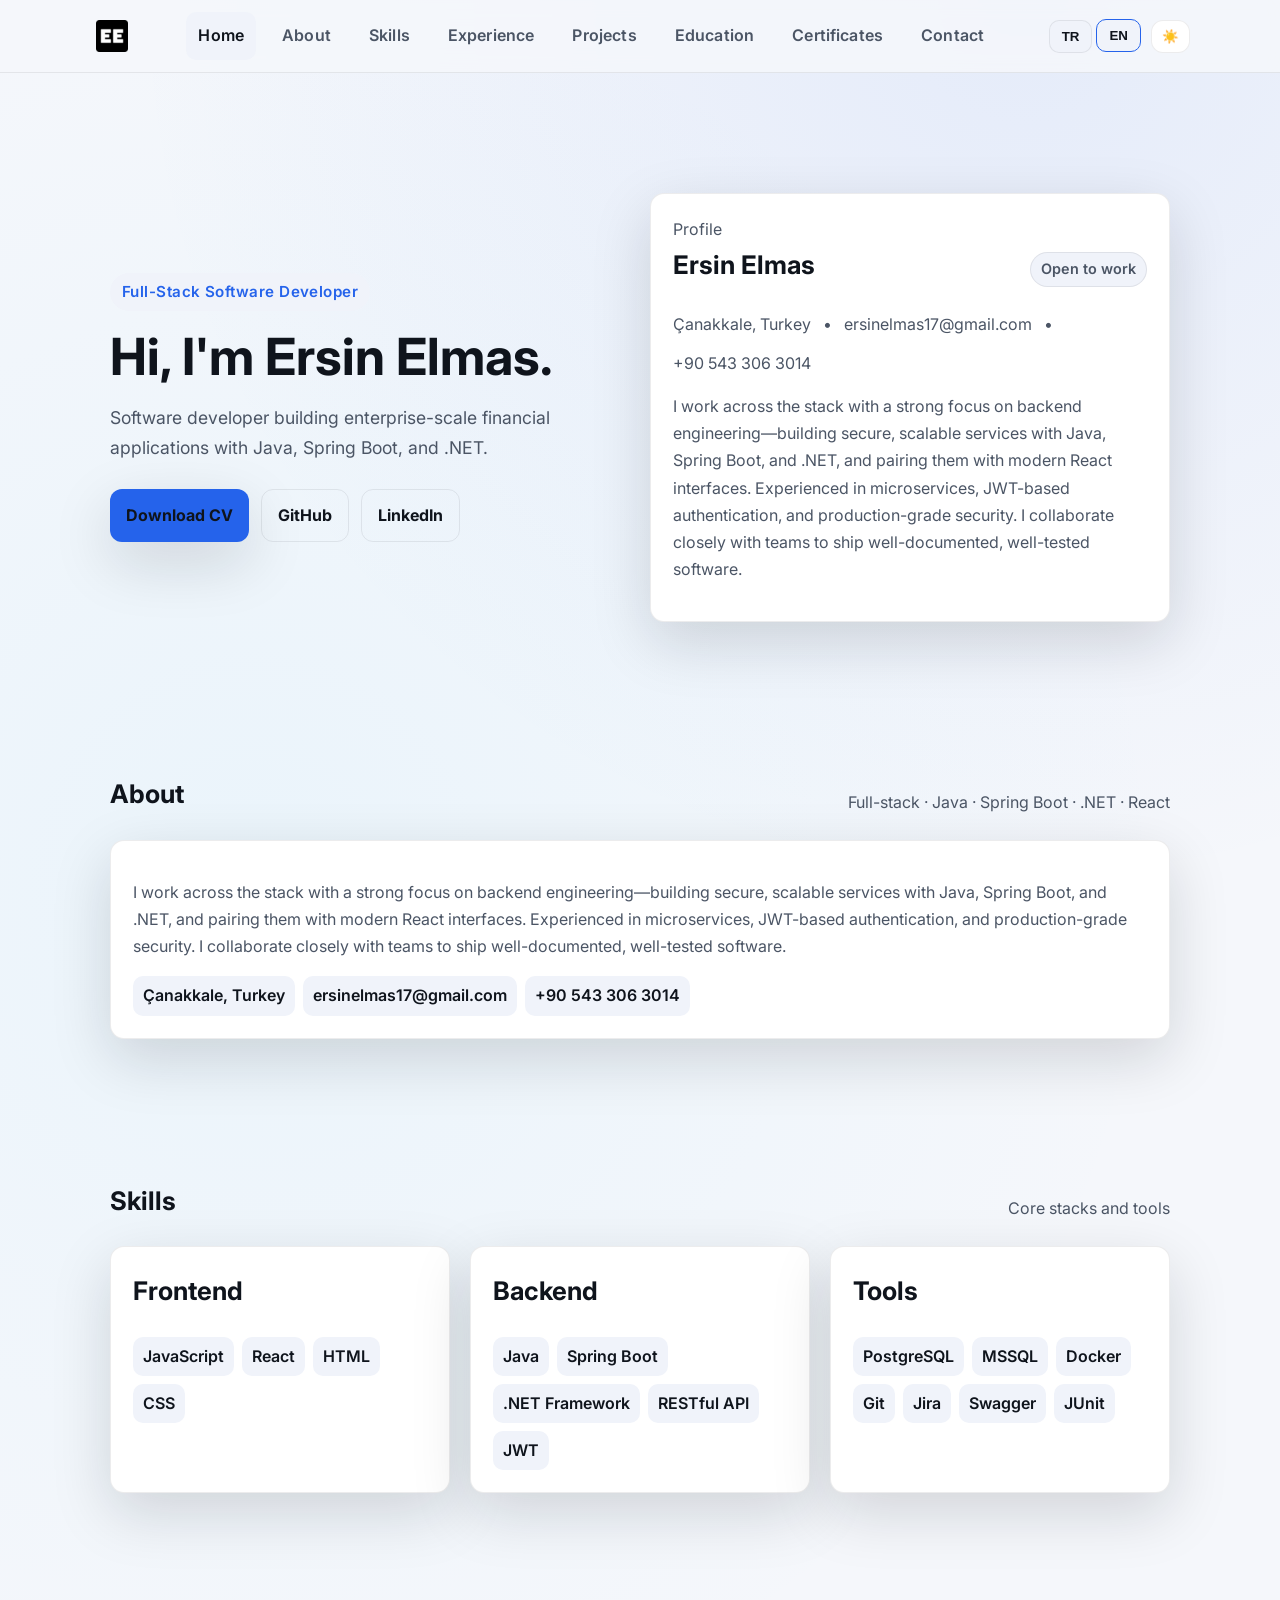
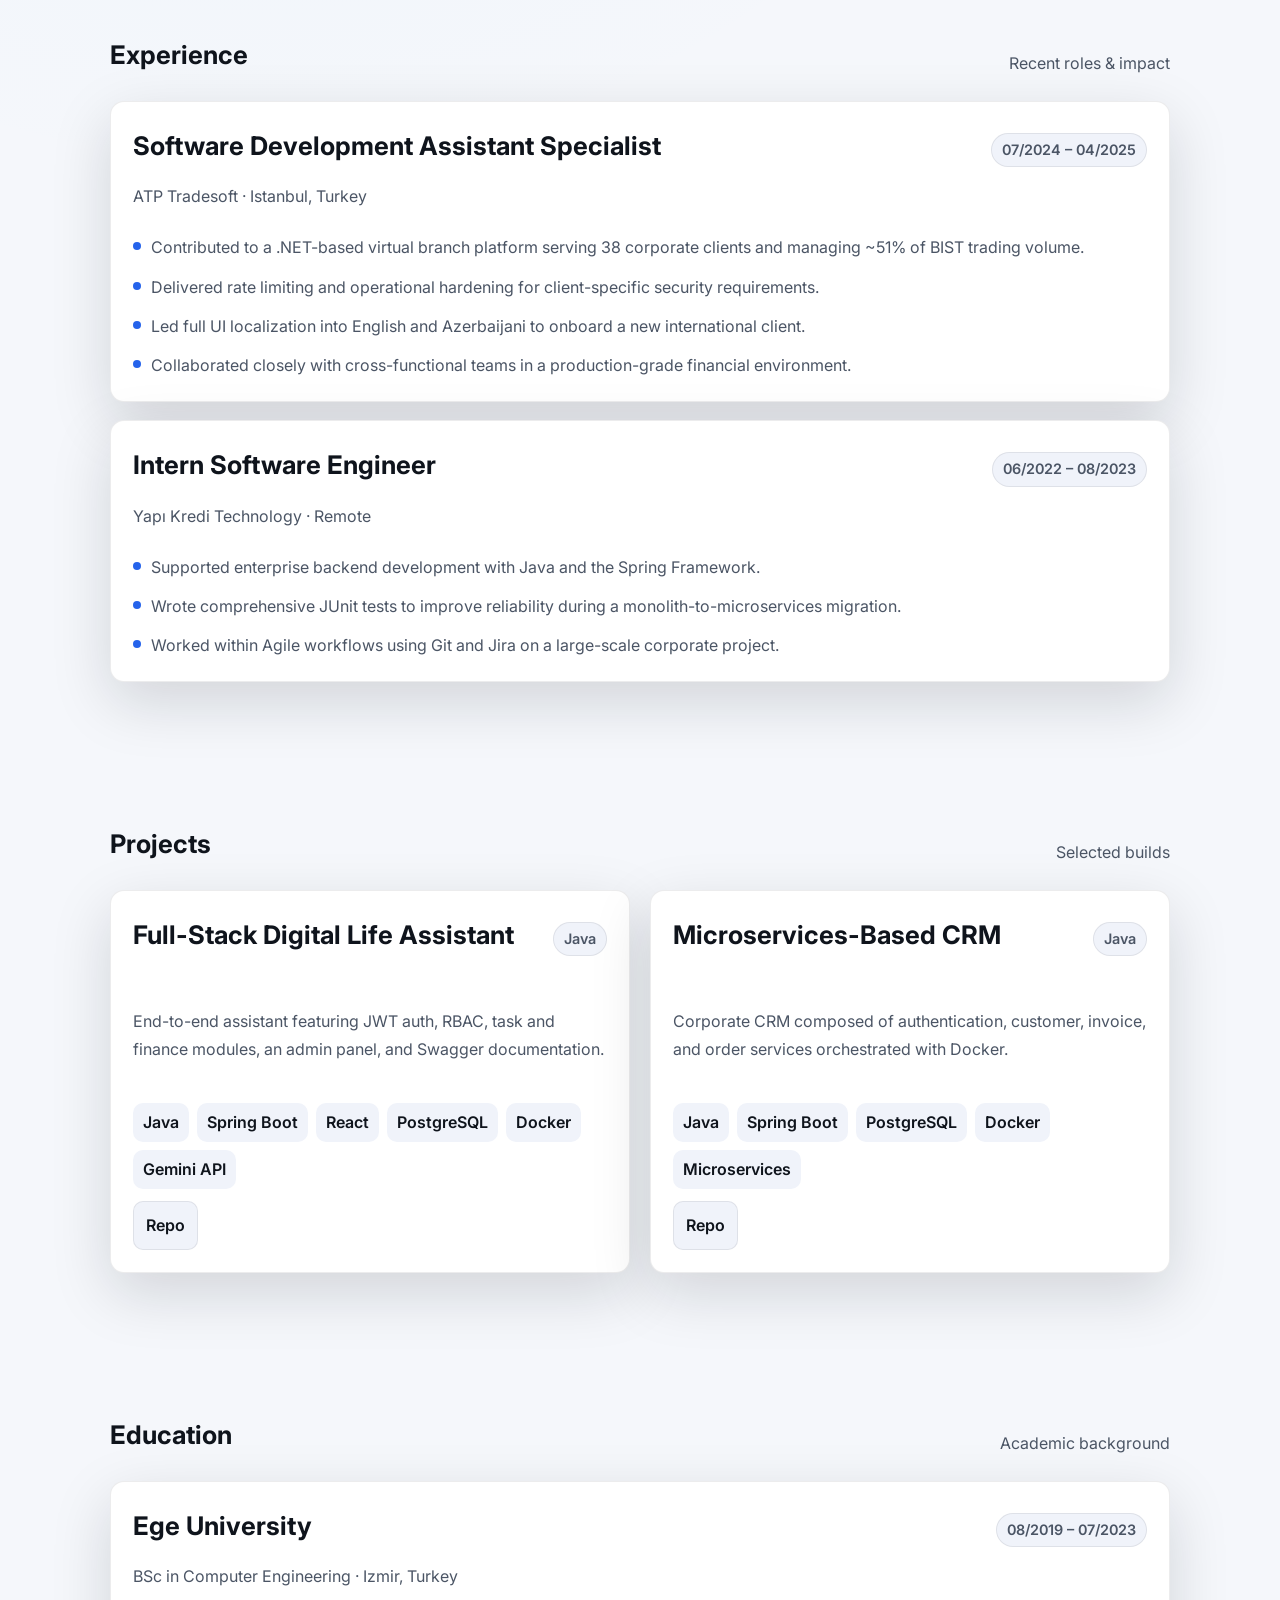
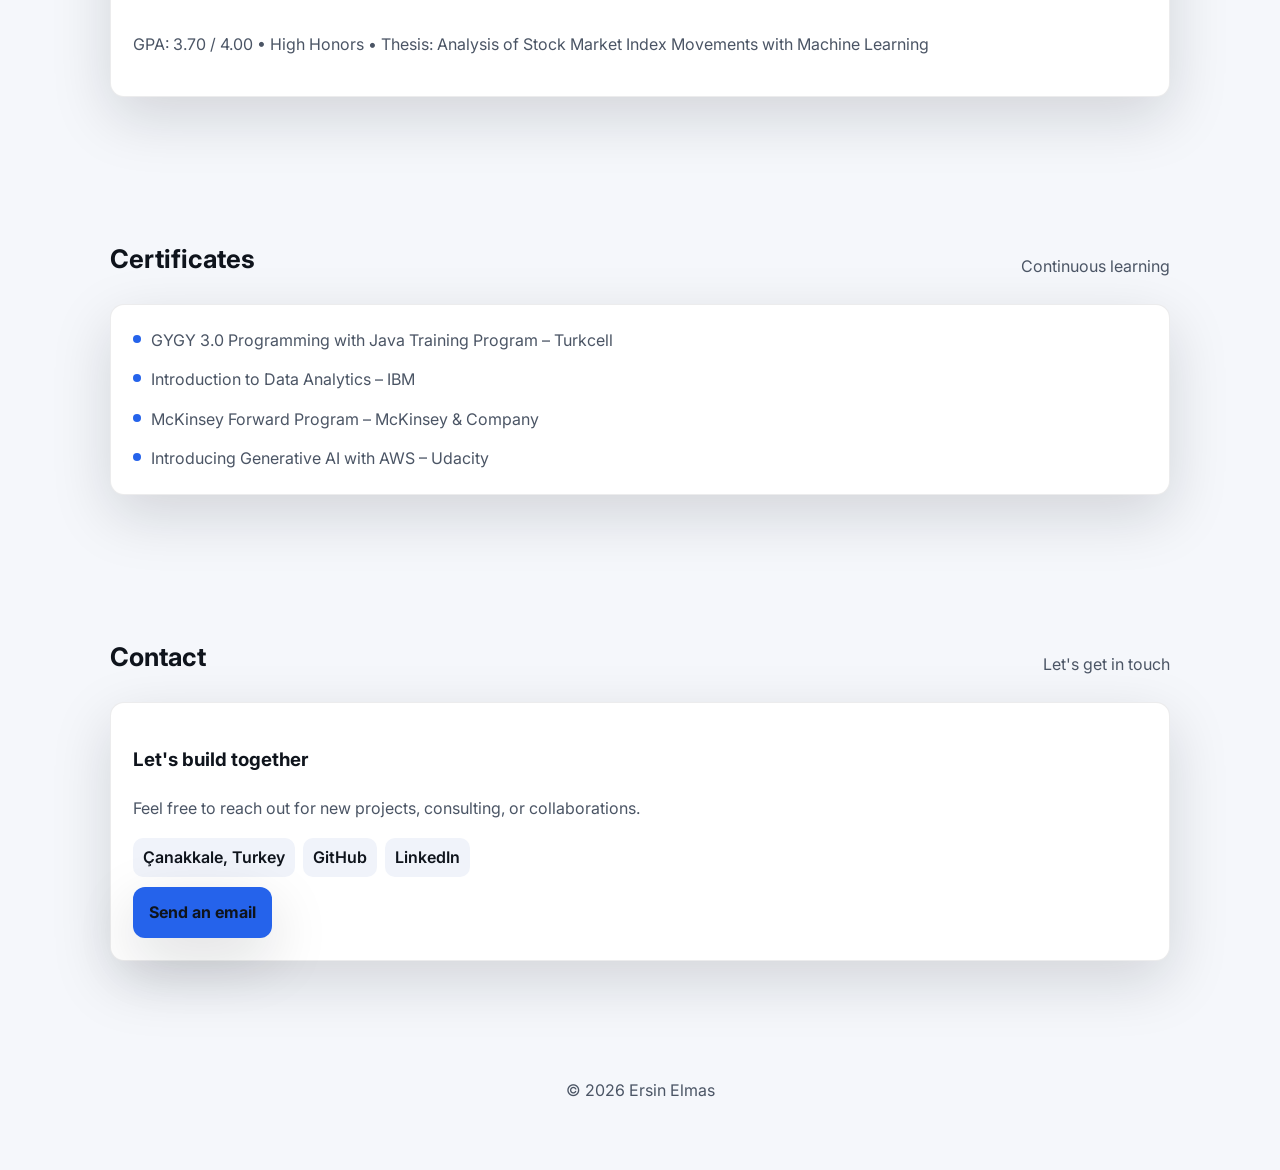
==== commit 51b5165d: "Align mobile navbar controls" ====
--- a/index.html
+++ b/index.html
@@ -18,8 +18,9 @@
   <body>
     <header class="site-header">
       <div class="container navbar">
-        <a class="brand" href="#home">EE</a>
-        <button class="menu-toggle" id="menu-toggle" aria-expanded="false" aria-controls="nav-links">☰</button>
+        <a class="brand" href="#home" aria-label="Ersin Elmas ana sayfa">
+          <img src="favicon.ico" alt="EE logosu">
+        </a>
         <nav class="nav-links" id="nav-links">
           <a href="#home" data-i18n="nav.home"></a>
           <a href="#about" data-i18n="nav.about"></a>
@@ -30,12 +31,15 @@
           <a href="#certificates" data-i18n="nav.certificates"></a>
           <a href="#contact" data-i18n="nav.contact"></a>
         </nav>
-        <div class="controls">
-          <div class="language-toggle" role="group" aria-label="Language selector">
-            <button class="toggle-btn" data-lang="tr" aria-pressed="true">TR</button>
-            <button class="toggle-btn" data-lang="en" aria-pressed="false">EN</button>
+        <div class="header-actions">
+          <div class="controls">
+            <div class="language-toggle" role="group" aria-label="Language selector">
+              <button class="toggle-btn" data-lang="tr" aria-pressed="true">TR</button>
+              <button class="toggle-btn" data-lang="en" aria-pressed="false">EN</button>
+            </div>
+            <button class="theme-btn" id="theme-toggle" aria-label="Tema değiştir">🌙</button>
           </div>
-          <button class="theme-btn" id="theme-toggle" aria-label="Tema değiştir">🌙</button>
+          <button class="menu-toggle" id="menu-toggle" aria-expanded="false" aria-controls="nav-links">☰</button>
         </div>
       </div>
     </header>
--- a/css/main.css
+++ b/css/main.css
@@ -76,6 +76,7 @@
 }
 
 .site-header {
+  --header-height: 72px;
   position: sticky;
   top: 0;
   z-index: 10;
@@ -92,15 +93,21 @@
   display: flex;
   align-items: center;
   justify-content: space-between;
-  height: 72px;
+  min-height: var(--header-height);
+  gap: 12px;
+  padding: 10px 0;
 }
 
 .brand {
   display: inline-flex;
   align-items: center;
-  font-weight: 700;
-  letter-spacing: 0.04em;
-  font-size: 1.1rem;
+  padding: 6px;
+  border-radius: 12px;
+}
+
+.brand img {
+  width: 32px;
+  height: 32px;
 }
 
 .nav-links {
@@ -128,7 +135,7 @@
 .controls {
   display: flex;
   align-items: center;
-  gap: 8px;
+  gap: 10px;
 }
 
 .toggle-btn {
@@ -157,6 +164,12 @@
   display: inline-flex;
   align-items: center;
   gap: 8px;
+}
+
+.header-actions {
+  display: flex;
+  align-items: center;
+  gap: 10px;
 }
 
 .menu-toggle {
@@ -412,18 +425,26 @@
 @media (max-width: 900px) {
   .nav-links {
     position: fixed;
-    inset: 72px 0 auto;
+    inset: var(--header-height) 0 auto;
     background: var(--bg);
     flex-direction: column;
     padding: 18px var(--gutter) 28px;
-    border-bottom: 1px solid var(--border);
-    box-shadow: 0 12px 30px rgba(0, 0, 0, 0.25);
-    transform: translateY(-110%);
-    transition: transform 0.25s ease;
+    border-bottom: 1px solid transparent;
+    box-shadow: none;
+    transform: translateY(-120%);
+    transition: transform 0.25s ease, opacity 0.2s ease, visibility 0.2s ease;
+    opacity: 0;
+    visibility: hidden;
+    pointer-events: none;
   }
 
   .nav-links.open {
     transform: translateY(0);
+    opacity: 1;
+    visibility: visible;
+    pointer-events: auto;
+    border-bottom-color: var(--border);
+    box-shadow: 0 12px 30px rgba(0, 0, 0, 0.25);
   }
 
   .menu-toggle {
@@ -433,13 +454,25 @@
 
 @media (max-width: 640px) {
   .navbar {
-    flex-wrap: wrap;
-    gap: 10px;
+    gap: 8px;
+  }
+
+  .header-actions {
+    margin-left: auto;
+    gap: 8px;
   }
 
   .controls {
-    width: 100%;
-    justify-content: space-between;
+    gap: 6px;
+  }
+
+  .toggle-btn {
+    padding: 8px 10px;
+  }
+
+  .theme-btn,
+  .menu-toggle {
+    padding: 8px 10px;
   }
 
   .section {
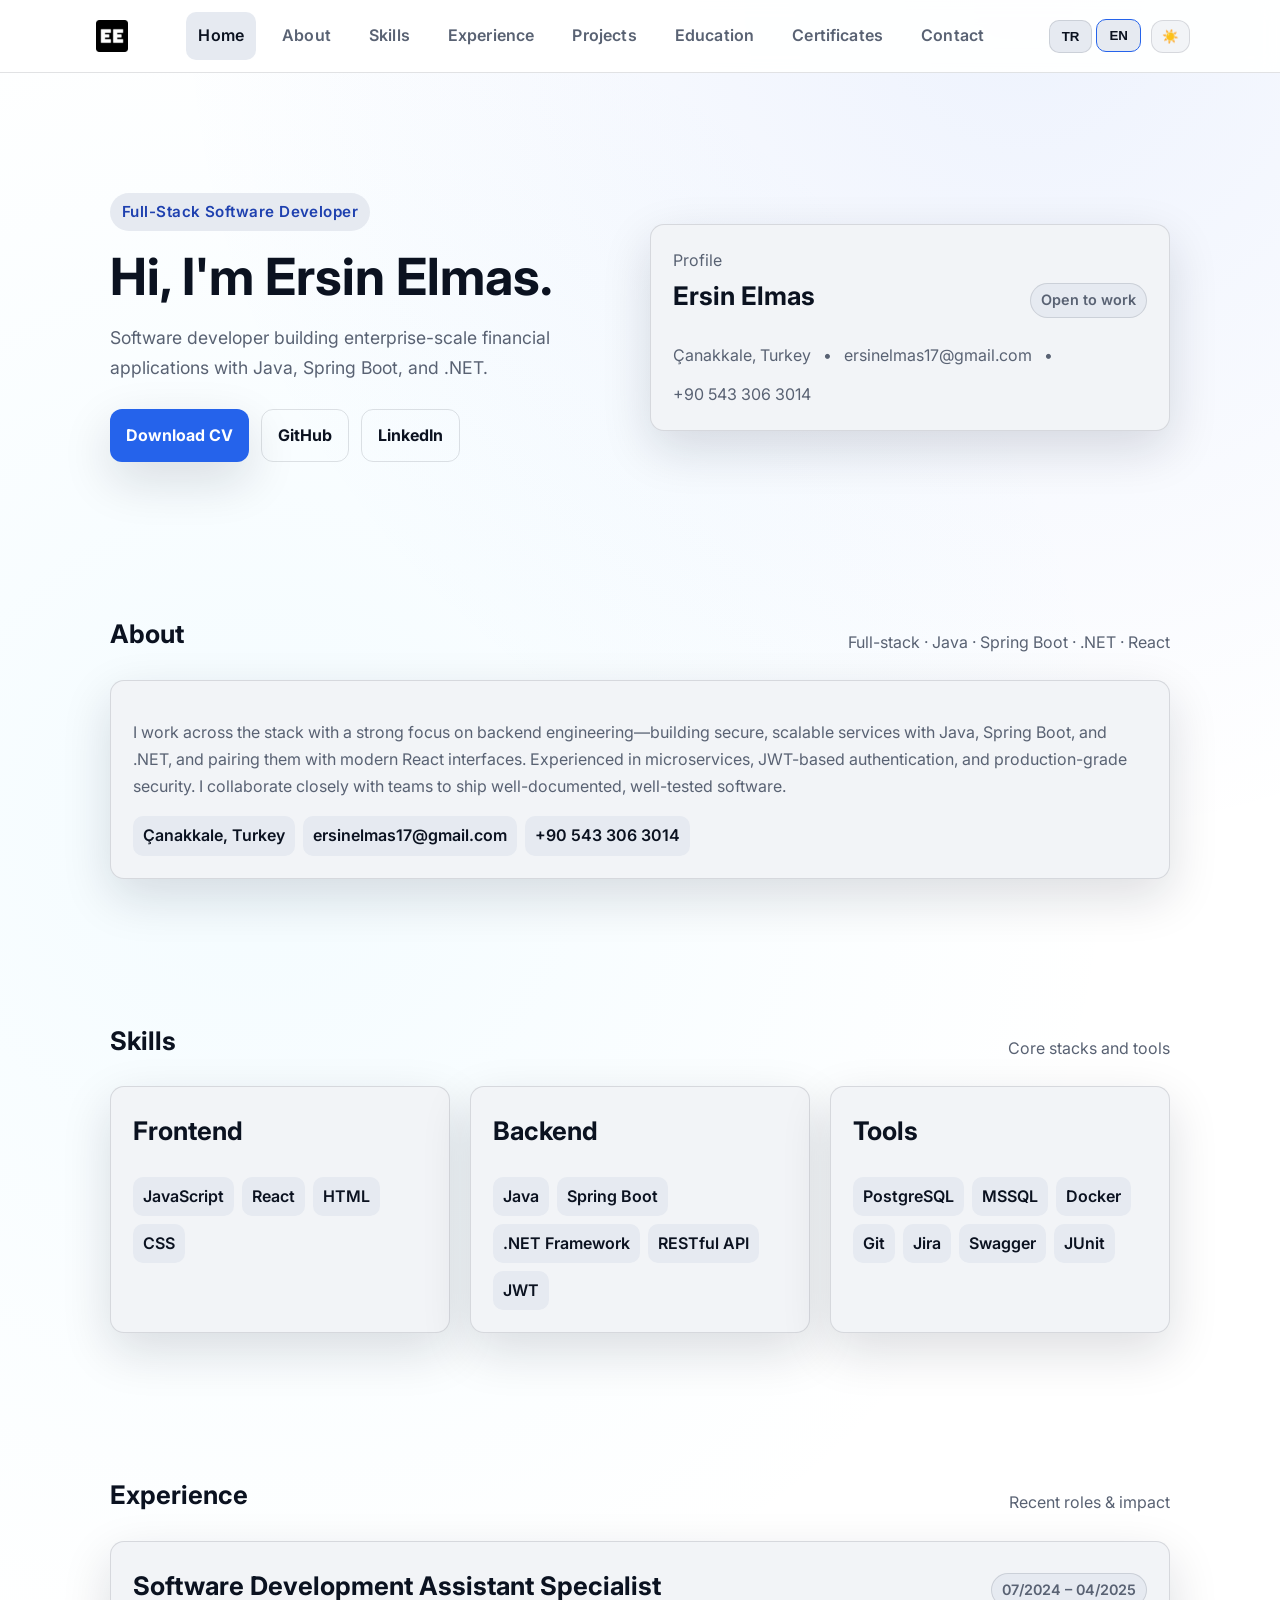
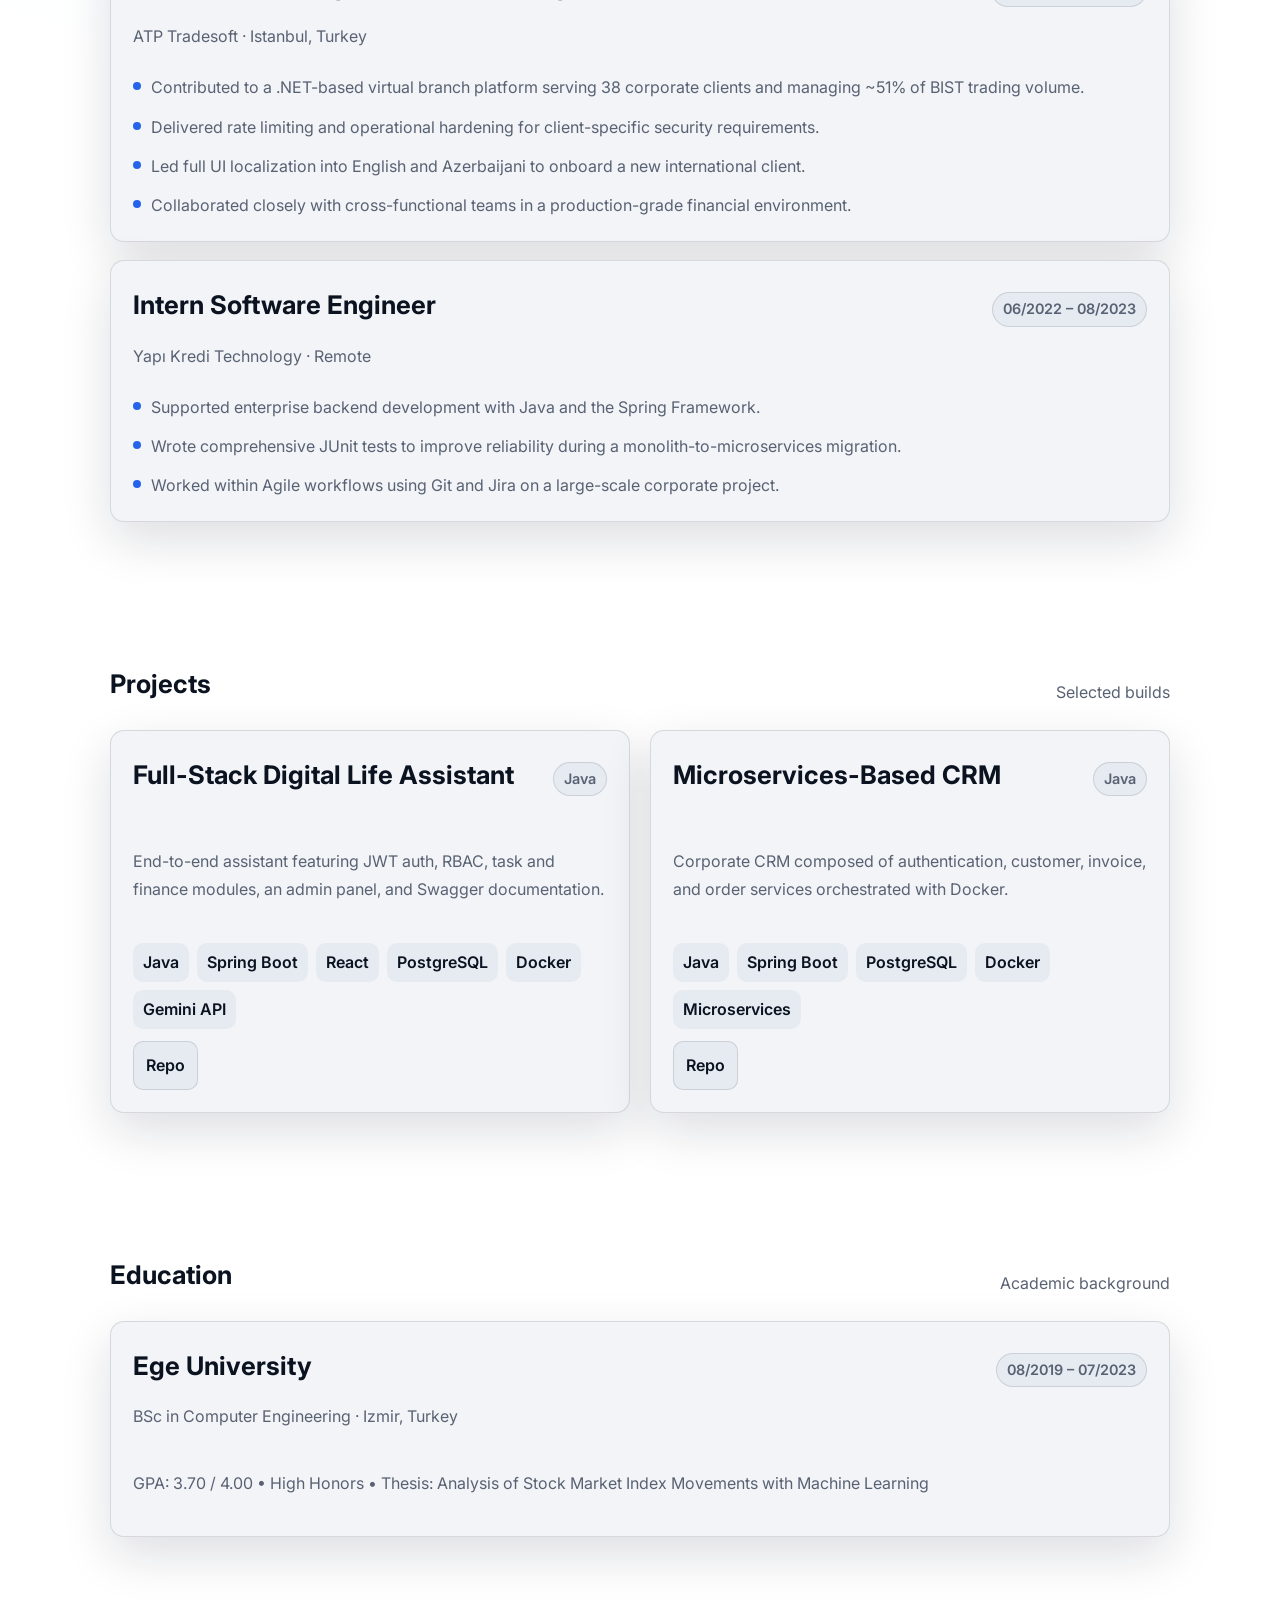
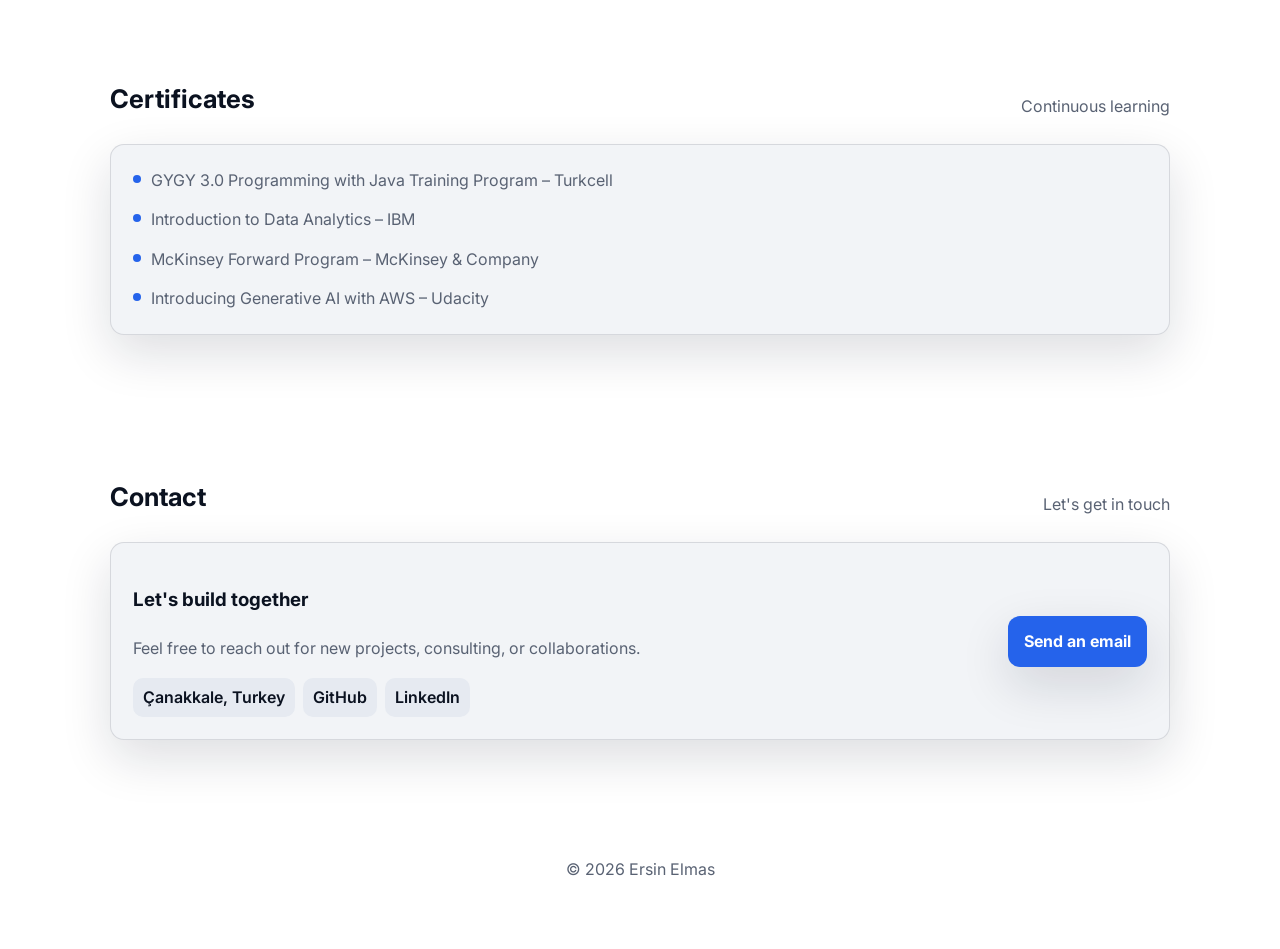
==== commit 7801379f: "Improve SEO, accessibility, and project hygiene - Add og:image, Twitter Card, canonical, theme-color" ====
--- a/index.html
+++ b/index.html
@@ -9,13 +9,39 @@
     <meta property="og:description" content="Java, Spring Boot, .NET ve React ile mikroservis tabanlı finans uygulamaları geliştiren yazılım geliştirici.">
     <meta property="og:type" content="website">
     <meta property="og:url" content="https://ersinelmas.github.io/">
+    <meta property="og:image" content="https://ersinelmas.github.io/images/og-image.png">
+    <meta property="og:image:width" content="1200">
+    <meta property="og:image:height" content="630">
+    <meta property="og:locale" content="tr_TR">
+    <meta name="twitter:card" content="summary_large_image">
+    <meta name="twitter:title" content="Ersin Elmas | Full-Stack Yazılım Geliştirici">
+    <meta name="twitter:description" content="Java, Spring Boot, .NET ve React ile mikroservis tabanlı finans uygulamaları geliştiren yazılım geliştirici.">
+    <meta name="twitter:image" content="https://ersinelmas.github.io/images/og-image.png">
+    <meta name="theme-color" content="#0f141c">
+    <link rel="canonical" href="https://ersinelmas.github.io/">
     <link rel="icon" href="favicon.ico">
     <link rel="preconnect" href="https://fonts.googleapis.com">
     <link rel="preconnect" href="https://fonts.gstatic.com" crossorigin>
     <link href="https://fonts.googleapis.com/css2?family=Inter:wght@400;500;600;700&display=swap" rel="stylesheet">
     <link rel="stylesheet" href="css/main.css">
+    <script type="application/ld+json">
+    {
+      "@context": "https://schema.org",
+      "@type": "Person",
+      "name": "Ersin Elmas",
+      "jobTitle": "Full-Stack Yazılım Geliştirici",
+      "url": "https://ersinelmas.github.io/",
+      "email": "mailto:ersinelmas17@gmail.com",
+      "sameAs": [
+        "https://github.com/ersinelmas",
+        "https://linkedin.com/in/ersin-elmas"
+      ],
+      "knowsAbout": ["Java", "Spring Boot", ".NET", "React", "Docker", "PostgreSQL"]
+    }
+    </script>
   </head>
   <body>
+    <a class="skip-link" href="#main-content" data-i18n="a11y.skipLink">İçeriğe geç</a>
     <header class="site-header">
       <div class="container navbar">
         <a class="brand" href="#home" aria-label="Ersin Elmas ana sayfa">
@@ -33,18 +59,24 @@
         </nav>
         <div class="header-actions">
           <div class="controls">
-            <div class="language-toggle" role="group" aria-label="Language selector">
+            <div class="language-toggle" role="group" aria-label="Dil seçici">
               <button class="toggle-btn" data-lang="tr" aria-pressed="true">TR</button>
               <button class="toggle-btn" data-lang="en" aria-pressed="false">EN</button>
             </div>
-            <button class="theme-btn" id="theme-toggle" aria-label="Tema değiştir">🌙</button>
-          </div>
-          <button class="menu-toggle" id="menu-toggle" aria-expanded="false" aria-controls="nav-links">☰</button>
+            <button class="theme-btn" id="theme-toggle" aria-label="Açık temaya geç">🌙</button>
+          </div>
+          <button class="menu-toggle" id="menu-toggle" aria-expanded="false" aria-controls="nav-links" aria-label="Menüyü aç/kapat">☰</button>
         </div>
       </div>
     </header>
 
-    <main>
+    <noscript>
+      <div class="container" style="padding: 24px 20px;">
+        <p>Bu sayfanın içeriğini görüntülemek için JavaScript'i etkinleştirmeniz gerekiyor. İletişim: <a href="mailto:ersinelmas17@gmail.com">ersinelmas17@gmail.com</a> · <a href="https://github.com/ersinelmas" target="_blank" rel="noreferrer">GitHub</a> · <a href="https://linkedin.com/in/ersin-elmas" target="_blank" rel="noreferrer">LinkedIn</a></p>
+      </div>
+    </noscript>
+
+    <main id="main-content">
       <section class="hero" id="home">
         <div class="container">
           <div class="grid hero-grid">
@@ -62,7 +94,7 @@
               <div class="section-header">
                 <div>
                   <p class="section-subtitle" data-i18n="hero.profile.heading"></p>
-                  <h3 class="section-title" data-i18n="hero.profile.name"></h3>
+                  <h2 class="section-title" data-i18n="hero.profile.name"></h2>
                 </div>
                 <div class="badge" data-i18n="hero.profile.badge"></div>
               </div>
@@ -73,7 +105,6 @@
                 <span>•</span>
                 <span id="about-phone"></span>
               </div>
-              <p class="muted" data-i18n="about.description"></p>
             </div>
           </div>
         </div>
--- a/css/main.css
+++ b/css/main.css
@@ -12,18 +12,22 @@
   --max-width: 1100px;
   --radius: 14px;
   --gutter: 20px;
+  --button-text: #0f141c;
+  --eyebrow-text: var(--accent);
 }
 
 :root[data-theme='light'] {
-  --bg: #f5f7fb;
-  --surface: #ffffff;
-  --muted-surface: #f0f3fa;
-  --text: #0f141c;
-  --muted: #4b5565;
+  --bg: #ffffff;
+  --surface: #f2f4f7;
+  --muted-surface: #e6eaf1;
+  --text: #0b1220;
+  --muted: #596273;
   --accent: #2563eb;
-  --accent-strong: #1d4ed8;
-  --border: rgba(15, 20, 28, 0.08);
-  --shadow: 0 20px 60px rgba(15, 20, 28, 0.15);
+  --accent-strong: #1e40af;
+  --border: rgba(11, 18, 32, 0.12);
+  --shadow: 0 18px 50px rgba(15, 23, 42, 0.14);
+  --button-text: #ffffff;
+  --eyebrow-text: var(--accent-strong);
 }
 
 * {
@@ -86,7 +90,7 @@
 }
 
 :root[data-theme='light'] .site-header {
-  background: rgba(245, 247, 251, 0.85);
+  background: rgba(255, 255, 255, 0.92);
 }
 
 .navbar {
@@ -204,7 +208,24 @@
   font-weight: 600;
   font-size: 0.95rem;
   letter-spacing: 0.03em;
-  color: var(--accent);
+  color: var(--eyebrow-text);
+}
+
+.skip-link {
+  position: absolute;
+  top: -60px;
+  left: 12px;
+  z-index: 100;
+  padding: 12px 16px;
+  background: var(--accent);
+  color: var(--button-text);
+  border-radius: 10px;
+  font-weight: 700;
+  transition: top 0.2s ease;
+}
+
+.skip-link:focus {
+  top: 12px;
 }
 
 .hero h1 {
@@ -231,7 +252,7 @@
   gap: 10px;
   padding: 12px 16px;
   background: var(--accent);
-  color: #0f141c;
+  color: var(--button-text);
   border-radius: 12px;
   font-weight: 700;
   border: none;
@@ -392,9 +413,15 @@
 
 .contact-card {
   display: grid;
-  gap: 10px;
+  gap: 20px;
   align-items: center;
   grid-template-columns: 1fr;
+}
+
+@media (min-width: 700px) {
+  .contact-card {
+    grid-template-columns: 1fr auto;
+  }
 }
 
 .footer {
@@ -436,6 +463,7 @@
     opacity: 0;
     visibility: hidden;
     pointer-events: none;
+    z-index: 20;
   }
 
   .nav-links.open {
@@ -453,13 +481,23 @@
 }
 
 @media (max-width: 640px) {
+  .site-header {
+    header-height: 0px;
+    margin-bottom: 10px;
+  }
+
   .navbar {
     gap: 8px;
+    padding: 6px 0;
+  }
+
+  .brand {
+    padding: 4px;
   }
 
   .header-actions {
     margin-left: auto;
-    gap: 8px;
+    gap: 6px;
   }
 
   .controls {
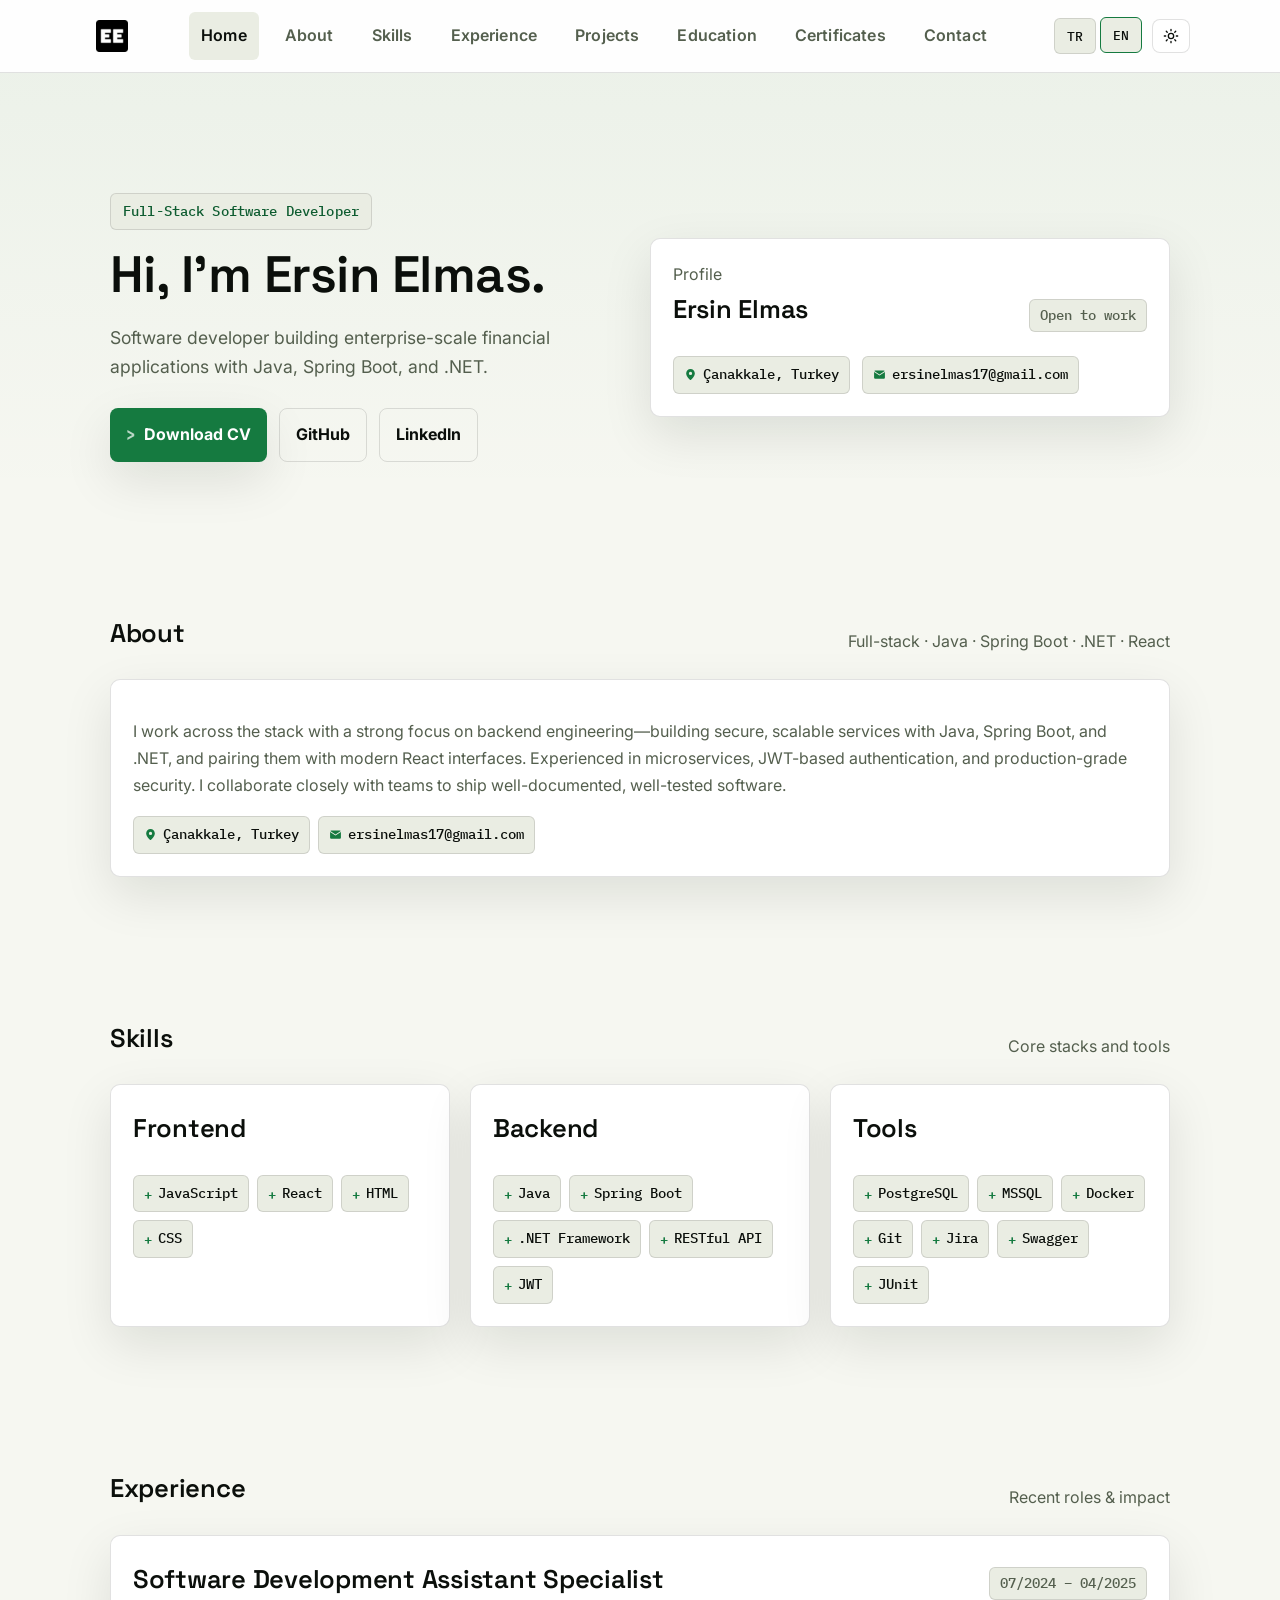
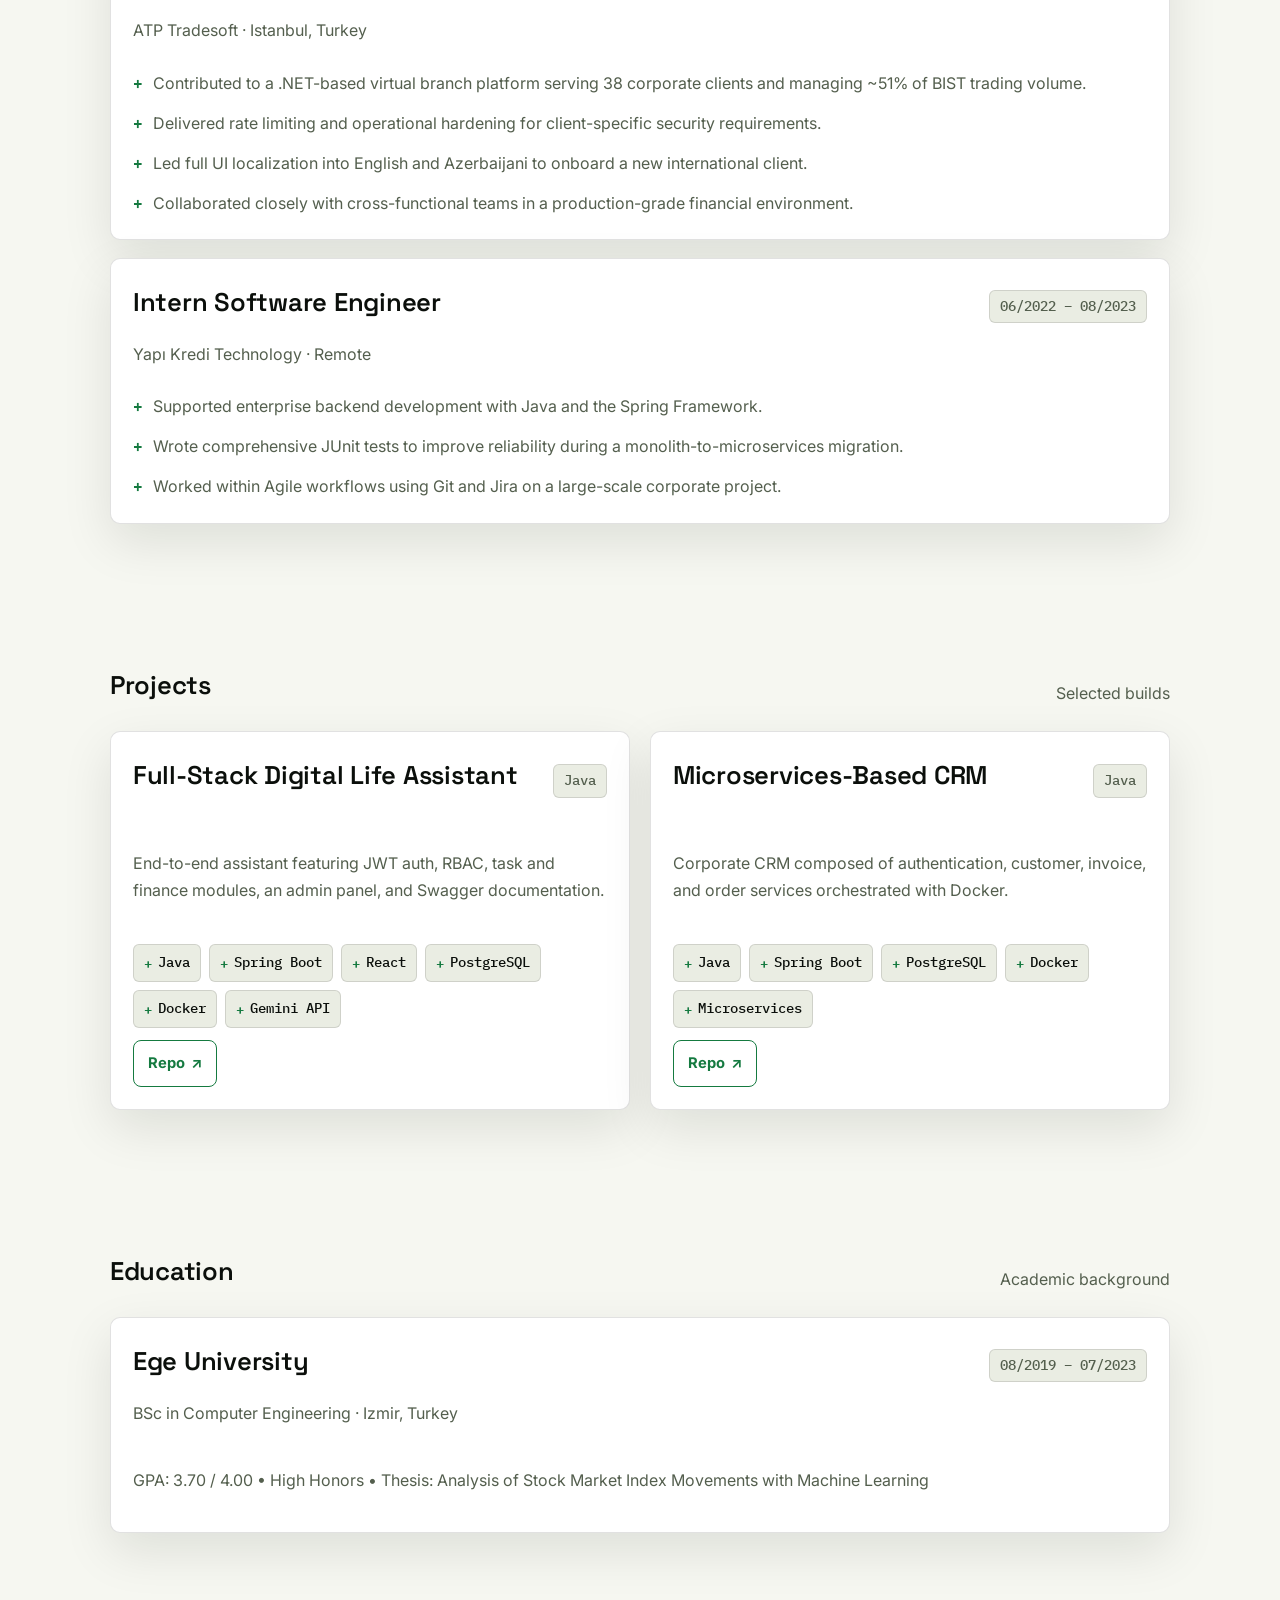
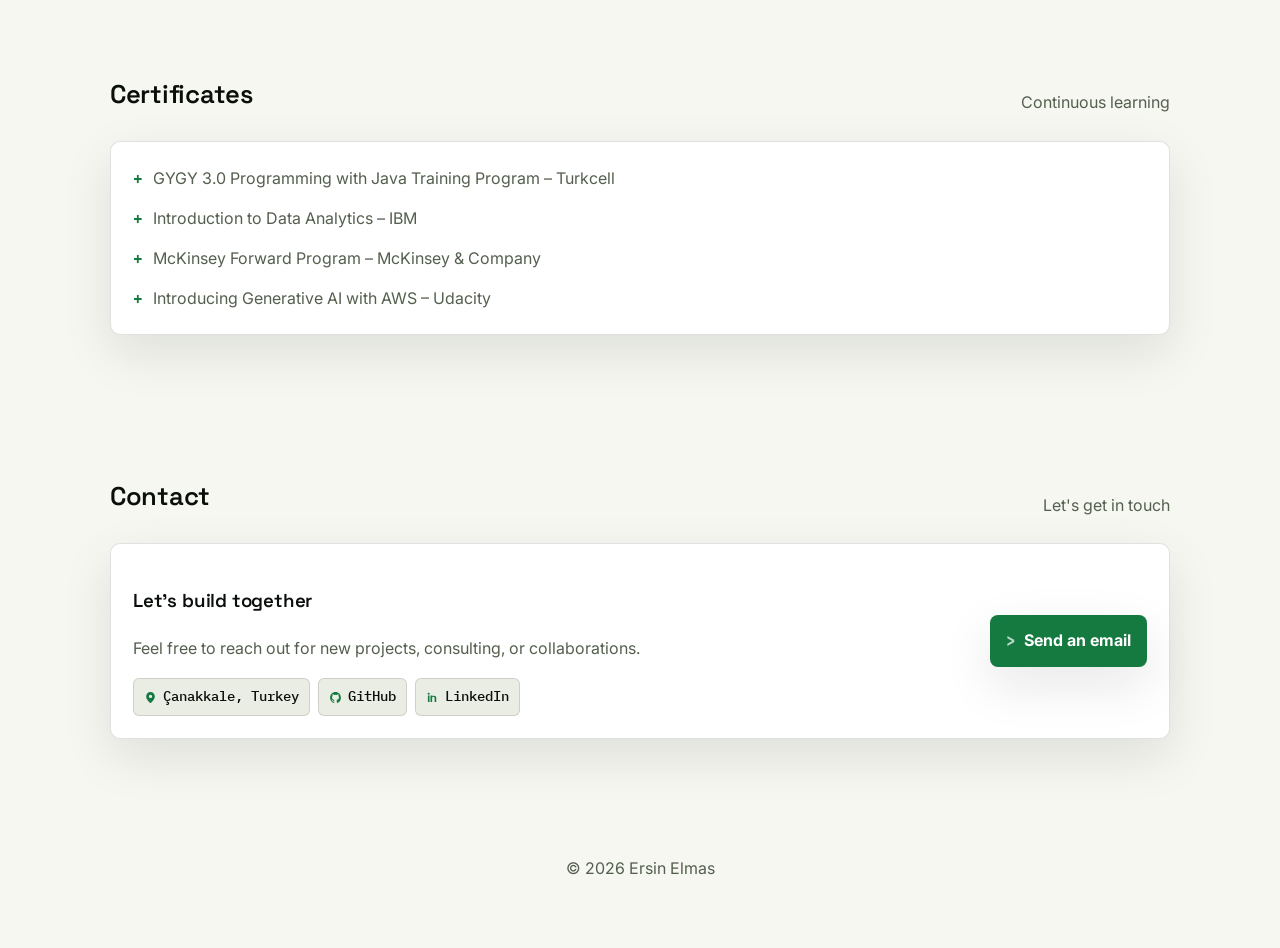
==== commit c0c93ca2: "Redesign UI with black/green/white palette and remove phone number" ====
--- a/index.html
+++ b/index.html
@@ -17,12 +17,12 @@
     <meta name="twitter:title" content="Ersin Elmas | Full-Stack Yazılım Geliştirici">
     <meta name="twitter:description" content="Java, Spring Boot, .NET ve React ile mikroservis tabanlı finans uygulamaları geliştiren yazılım geliştirici.">
     <meta name="twitter:image" content="https://ersinelmas.github.io/images/og-image.png">
-    <meta name="theme-color" content="#0f141c">
+    <meta name="theme-color" content="#0a0c0a">
     <link rel="canonical" href="https://ersinelmas.github.io/">
     <link rel="icon" href="favicon.ico">
     <link rel="preconnect" href="https://fonts.googleapis.com">
     <link rel="preconnect" href="https://fonts.gstatic.com" crossorigin>
-    <link href="https://fonts.googleapis.com/css2?family=Inter:wght@400;500;600;700&display=swap" rel="stylesheet">
+    <link href="https://fonts.googleapis.com/css2?family=Inter:wght@400;500;600;700&family=Space+Grotesk:wght@500;600;700&family=IBM+Plex+Mono:wght@400;500;600&display=swap" rel="stylesheet">
     <link rel="stylesheet" href="css/main.css">
     <script type="application/ld+json">
     {
@@ -63,7 +63,15 @@
               <button class="toggle-btn" data-lang="tr" aria-pressed="true">TR</button>
               <button class="toggle-btn" data-lang="en" aria-pressed="false">EN</button>
             </div>
-            <button class="theme-btn" id="theme-toggle" aria-label="Açık temaya geç">🌙</button>
+            <button class="theme-btn" id="theme-toggle" aria-label="Açık temaya geç">
+              <svg class="theme-icon icon-sun" aria-hidden="true" viewBox="0 0 24 24" fill="none" stroke="currentColor" stroke-width="2" stroke-linecap="round" stroke-linejoin="round">
+                <circle cx="12" cy="12" r="4"></circle>
+                <path d="M12 2v2M12 20v2M4.93 4.93l1.41 1.41M17.66 17.66l1.41 1.41M2 12h2M20 12h2M6.34 17.66l-1.41 1.41M19.07 4.93l-1.41 1.41"></path>
+              </svg>
+              <svg class="theme-icon icon-moon" aria-hidden="true" viewBox="0 0 24 24" fill="none" stroke="currentColor" stroke-width="2" stroke-linecap="round" stroke-linejoin="round">
+                <path d="M21 12.79A9 9 0 1 1 11.21 3 7 7 0 0 0 21 12.79z"></path>
+              </svg>
+            </button>
           </div>
           <button class="menu-toggle" id="menu-toggle" aria-expanded="false" aria-controls="nav-links" aria-label="Menüyü aç/kapat">☰</button>
         </div>
@@ -99,11 +107,8 @@
                 <div class="badge" data-i18n="hero.profile.badge"></div>
               </div>
               <div class="meta-row">
-                <span id="about-location"></span>
-                <span>•</span>
-                <span id="about-email"></span>
-                <span>•</span>
-                <span id="about-phone"></span>
+                <span class="skill-badge icon-badge icon-location"><svg class="badge-icon" aria-hidden="true" viewBox="0 0 24 24"><path d="M12 2C7.58 2 4 5.58 4 10c0 5.25 6.72 11.32 7 11.58a1.5 1.5 0 0 0 2 0C13.28 21.32 20 15.25 20 10c0-4.42-3.58-8-8-8zm0 11a3 3 0 1 1 0-6 3 3 0 0 1 0 6z"/></svg><span id="about-location"></span></span>
+                <span class="skill-badge icon-badge icon-email"><svg class="badge-icon" aria-hidden="true" viewBox="0 0 24 24"><path d="M2.28 5.6A2 2 0 0 1 4 4.5h16a2 2 0 0 1 1.72 1.1L12 12 2.28 5.6z"/><path d="M22 7.4v10.6a2 2 0 0 1-2 2H4a2 2 0 0 1-2-2V7.4l9.32 6.13a1.2 1.2 0 0 0 1.36 0L22 7.4z"/></svg><span id="about-email"></span></span>
               </div>
             </div>
           </div>
@@ -119,9 +124,8 @@
           <div class="card">
             <p class="muted" data-i18n="about.description"></p>
             <div class="tag-row" aria-label="Contact details">
-              <span class="skill-badge" id="about-detail-location"></span>
-              <span class="skill-badge" id="about-detail-email"></span>
-              <span class="skill-badge" id="about-detail-phone"></span>
+              <span class="skill-badge icon-badge icon-location"><svg class="badge-icon" aria-hidden="true" viewBox="0 0 24 24"><path d="M12 2C7.58 2 4 5.58 4 10c0 5.25 6.72 11.32 7 11.58a1.5 1.5 0 0 0 2 0C13.28 21.32 20 15.25 20 10c0-4.42-3.58-8-8-8zm0 11a3 3 0 1 1 0-6 3 3 0 0 1 0 6z"/></svg><span id="about-detail-location"></span></span>
+              <span class="skill-badge icon-badge icon-email"><svg class="badge-icon" aria-hidden="true" viewBox="0 0 24 24"><path d="M2.28 5.6A2 2 0 0 1 4 4.5h16a2 2 0 0 1 1.72 1.1L12 12 2.28 5.6z"/><path d="M22 7.4v10.6a2 2 0 0 1-2 2H4a2 2 0 0 1-2-2V7.4l9.32 6.13a1.2 1.2 0 0 0 1.36 0L22 7.4z"/></svg><span id="about-detail-email"></span></span>
             </div>
           </div>
         </div>
@@ -190,9 +194,9 @@
               <h3 data-i18n="contact.headline"></h3>
               <p class="muted" data-i18n="contact.description"></p>
               <div class="tag-row">
-                <span class="skill-badge" id="contact-location"></span>
-                <a class="skill-badge" href="https://github.com/ersinelmas" target="_blank" rel="noreferrer">GitHub</a>
-                <a class="skill-badge" href="https://linkedin.com/in/ersin-elmas" target="_blank" rel="noreferrer">LinkedIn</a>
+                <span class="skill-badge icon-badge icon-location"><svg class="badge-icon" aria-hidden="true" viewBox="0 0 24 24"><path d="M12 2C7.58 2 4 5.58 4 10c0 5.25 6.72 11.32 7 11.58a1.5 1.5 0 0 0 2 0C13.28 21.32 20 15.25 20 10c0-4.42-3.58-8-8-8zm0 11a3 3 0 1 1 0-6 3 3 0 0 1 0 6z"/></svg><span id="contact-location"></span></span>
+                <a class="skill-badge icon-badge icon-github" href="https://github.com/ersinelmas" target="_blank" rel="noreferrer"><svg class="badge-icon" aria-hidden="true" viewBox="0 0 24 24"><path d="M12 2C6.48 2 2 6.58 2 12.25c0 4.53 2.87 8.37 6.84 9.73.5.1.68-.22.68-.49 0-.24-.01-1.04-.01-1.88-2.78.62-3.37-1.22-3.37-1.22-.46-1.2-1.11-1.52-1.11-1.52-.91-.64.07-.63.07-.63 1 .07 1.53 1.05 1.53 1.05.89 1.57 2.34 1.12 2.91.86.09-.66.35-1.12.63-1.38-2.22-.26-4.56-1.14-4.56-5.07 0-1.12.39-2.03 1.03-2.75-.1-.26-.45-1.31.1-2.73 0 0 .84-.28 2.75 1.05a9.3 9.3 0 0 1 5 0c1.91-1.33 2.75-1.05 2.75-1.05.55 1.42.2 2.47.1 2.73.64.72 1.03 1.63 1.03 2.75 0 3.94-2.34 4.8-4.57 5.06.36.32.68.94.68 1.9 0 1.37-.01 2.47-.01 2.81 0 .27.18.6.69.49A10.26 10.26 0 0 0 22 12.25C22 6.58 17.52 2 12 2z"/></svg>GitHub</a>
+                <a class="skill-badge icon-badge icon-linkedin" href="https://linkedin.com/in/ersin-elmas" target="_blank" rel="noreferrer"><svg class="badge-icon" aria-hidden="true" viewBox="0 0 24 24"><path d="M6.94 5a2 2 0 1 1-4 0 2 2 0 0 1 4 0zM3.5 8.5h3v12h-3v-12zm6 0h2.9v1.64h.04c.4-.76 1.4-1.56 2.86-1.56 3.06 0 3.63 2 3.63 4.62v7.3h-3v-6.47c0-1.54-.03-3.53-2.15-3.53-2.15 0-2.48 1.68-2.48 3.42v6.58h-3v-12z"/></svg>LinkedIn</a>
               </div>
             </div>
             <div>
--- a/css/main.css
+++ b/css/main.css
@@ -1,31 +1,33 @@
 :root {
   --font-primary: 'Inter', system-ui, -apple-system, BlinkMacSystemFont, 'Segoe UI', sans-serif;
-  --bg: #0f141c;
-  --surface: #151b25;
-  --muted-surface: #1d2430;
-  --text: #e8edf4;
-  --muted: #b6becb;
-  --accent: #6dd3ff;
-  --accent-strong: #4ca7d9;
-  --border: rgba(255, 255, 255, 0.08);
-  --shadow: 0 20px 60px rgba(0, 0, 0, 0.35);
+  --font-display: 'Space Grotesk', var(--font-primary);
+  --font-mono: 'IBM Plex Mono', ui-monospace, SFMono-Regular, Menlo, Consolas, monospace;
+  --bg: #0a0c0a;
+  --surface: #12160f;
+  --muted-surface: #181f15;
+  --text: #f2f5ec;
+  --muted: #8fa089;
+  --accent: #3fcb77;
+  --accent-strong: #2e9c5c;
+  --border: rgba(63, 203, 119, 0.16);
+  --shadow: 0 20px 60px rgba(0, 0, 0, 0.45);
   --max-width: 1100px;
-  --radius: 14px;
+  --radius: 10px;
   --gutter: 20px;
-  --button-text: #0f141c;
+  --button-text: #0a0c0a;
   --eyebrow-text: var(--accent);
 }
 
 :root[data-theme='light'] {
-  --bg: #ffffff;
-  --surface: #f2f4f7;
-  --muted-surface: #e6eaf1;
-  --text: #0b1220;
-  --muted: #596273;
-  --accent: #2563eb;
-  --accent-strong: #1e40af;
-  --border: rgba(11, 18, 32, 0.12);
-  --shadow: 0 18px 50px rgba(15, 23, 42, 0.14);
+  --bg: #f6f7f1;
+  --surface: #ffffff;
+  --muted-surface: #eaede3;
+  --text: #0b0f0b;
+  --muted: #545f4e;
+  --accent: #157a40;
+  --accent-strong: #0e5c30;
+  --border: rgba(11, 15, 11, 0.12);
+  --shadow: 0 18px 50px rgba(11, 15, 11, 0.1);
   --button-text: #ffffff;
   --eyebrow-text: var(--accent-strong);
 }
@@ -41,12 +43,24 @@
 body {
   margin: 0;
   font-family: var(--font-primary);
-  background: radial-gradient(circle at 20% 20%, rgba(109, 211, 255, 0.08), transparent 25%),
-    radial-gradient(circle at 80% 0%, rgba(37, 99, 235, 0.08), transparent 20%),
+  background: linear-gradient(180deg, rgba(63, 203, 119, 0.06), transparent 12%),
     var(--bg);
   color: var(--text);
   line-height: 1.7;
   min-height: 100vh;
+}
+
+:root[data-theme='light'] body {
+  background: linear-gradient(180deg, rgba(21, 122, 64, 0.05), transparent 12%), var(--bg);
+}
+
+h1,
+h2,
+h3,
+.section-title {
+  font-family: var(--font-display);
+  font-weight: 600;
+  letter-spacing: -0.01em;
 }
 
 body[data-reduced-motion='true'] *,
@@ -85,7 +99,7 @@
   top: 0;
   z-index: 10;
   backdrop-filter: blur(10px);
-  background: rgba(15, 20, 28, 0.8);
+  background: rgba(10, 12, 10, 0.85);
   border-bottom: 1px solid var(--border);
 }
 
@@ -106,7 +120,7 @@
   display: inline-flex;
   align-items: center;
   padding: 6px;
-  border-radius: 12px;
+  border-radius: 8px;
 }
 
 .brand img {
@@ -122,7 +136,7 @@
 
 .nav-links a {
   padding: 10px 12px;
-  border-radius: 10px;
+  border-radius: 6px;
   color: var(--muted);
   font-weight: 600;
   letter-spacing: 0.01em;
@@ -147,8 +161,9 @@
   background: var(--muted-surface);
   color: var(--text);
   padding: 8px 12px;
-  border-radius: 10px;
-  font-weight: 600;
+  border-radius: 6px;
+  font-family: var(--font-mono);
+  font-weight: 500;
   cursor: pointer;
   transition: transform 0.2s ease, border-color 0.2s ease;
 }
@@ -163,11 +178,33 @@
   background: var(--surface);
   color: var(--text);
   padding: 8px 10px;
-  border-radius: 12px;
+  border-radius: 8px;
   cursor: pointer;
   display: inline-flex;
   align-items: center;
   gap: 8px;
+  transition: border-color 0.2s ease, transform 0.2s ease;
+}
+
+.theme-btn:hover {
+  border-color: var(--accent);
+}
+
+.theme-icon {
+  width: 16px;
+  height: 16px;
+}
+
+.theme-icon.icon-sun {
+  display: none;
+}
+
+:root[data-theme='light'] .theme-icon.icon-sun {
+  display: inline-flex;
+}
+
+:root[data-theme='light'] .theme-icon.icon-moon {
+  display: none;
 }
 
 .header-actions {
@@ -182,7 +219,7 @@
   background: var(--surface);
   color: var(--text);
   padding: 8px 10px;
-  border-radius: 12px;
+  border-radius: 8px;
   cursor: pointer;
 }
 
@@ -204,10 +241,12 @@
   display: inline-flex;
   padding: 6px 12px;
   background: var(--muted-surface);
-  border-radius: 999px;
-  font-weight: 600;
-  font-size: 0.95rem;
-  letter-spacing: 0.03em;
+  border: 1px solid var(--border);
+  border-radius: 6px;
+  font-family: var(--font-mono);
+  font-weight: 500;
+  font-size: 0.85rem;
+  letter-spacing: 0.01em;
   color: var(--eyebrow-text);
 }
 
@@ -219,7 +258,7 @@
   padding: 12px 16px;
   background: var(--accent);
   color: var(--button-text);
-  border-radius: 10px;
+  border-radius: 6px;
   font-weight: 700;
   transition: top 0.2s ease;
 }
@@ -249,11 +288,11 @@
 .button {
   display: inline-flex;
   align-items: center;
-  gap: 10px;
+  gap: 8px;
   padding: 12px 16px;
   background: var(--accent);
   color: var(--button-text);
-  border-radius: 12px;
+  border-radius: 8px;
   font-weight: 700;
   border: none;
   cursor: pointer;
@@ -261,6 +300,12 @@
   transition: transform 0.2s ease, box-shadow 0.2s ease;
 }
 
+.button:not(.secondary)::before {
+  content: '>';
+  font-family: var(--font-mono);
+  opacity: 0.7;
+}
+
 .button.secondary {
   background: transparent;
   color: var(--text);
@@ -270,7 +315,7 @@
 
 .button:hover {
   transform: translateY(-2px);
-  box-shadow: 0 16px 40px rgba(0, 0, 0, 0.2);
+  box-shadow: 0 16px 40px rgba(0, 0, 0, 0.25);
 }
 
 .card {
@@ -317,9 +362,25 @@
   gap: 6px;
   padding: 6px 10px;
   background: var(--muted-surface);
-  border-radius: 10px;
-  color: var(--text);
+  border: 1px solid var(--border);
+  border-radius: 6px;
+  color: var(--text);
+  font-family: var(--font-mono);
+  font-size: 0.88rem;
+  font-weight: 500;
+}
+
+.skill-badge:not(.icon-badge)::before {
+  content: '+';
+  color: var(--accent);
   font-weight: 600;
+}
+
+.badge-icon {
+  width: 13px;
+  height: 13px;
+  flex-shrink: 0;
+  fill: var(--accent);
 }
 
 .list {
@@ -334,18 +395,15 @@
   display: grid;
   grid-template-columns: auto 1fr;
   gap: 10px;
-  align-items: flex-start;
+  align-items: baseline;
   color: var(--muted);
 }
 
 .list li::before {
-  content: '';
-  display: inline-block;
-  width: 8px;
-  height: 8px;
-  background: var(--accent);
-  border-radius: 999px;
-  margin-top: 8px;
+  content: '+';
+  font-family: var(--font-mono);
+  font-weight: 600;
+  color: var(--accent);
 }
 
 .timeline {
@@ -369,12 +427,13 @@
   display: inline-flex;
   align-items: center;
   padding: 4px 10px;
-  border-radius: 999px;
+  border-radius: 6px;
   border: 1px solid var(--border);
   background: var(--muted-surface);
   color: var(--muted);
-  font-weight: 600;
-  font-size: 0.9rem;
+  font-family: var(--font-mono);
+  font-weight: 500;
+  font-size: 0.85rem;
 }
 
 .tag-row {
@@ -402,13 +461,26 @@
 .link-btn {
   display: inline-flex;
   align-items: center;
-  gap: 8px;
-  padding: 10px 12px;
-  border-radius: 10px;
-  border: 1px solid var(--border);
-  background: var(--muted-surface);
-  color: var(--text);
-  font-weight: 600;
+  gap: 6px;
+  padding: 10px 14px;
+  border-radius: 8px;
+  border: 1px solid var(--accent);
+  background: transparent;
+  color: var(--accent);
+  font-weight: 700;
+  font-size: 0.92rem;
+  cursor: pointer;
+  transition: transform 0.2s ease, background 0.2s ease, color 0.2s ease;
+}
+
+.link-btn::after {
+  content: '↗';
+}
+
+.link-btn:hover {
+  background: var(--accent);
+  color: var(--button-text);
+  transform: translateY(-2px);
 }
 
 .contact-card {
@@ -482,7 +554,7 @@
 
 @media (max-width: 640px) {
   .site-header {
-    header-height: 0px;
+    --header-height: 0px;
     margin-bottom: 10px;
   }
 
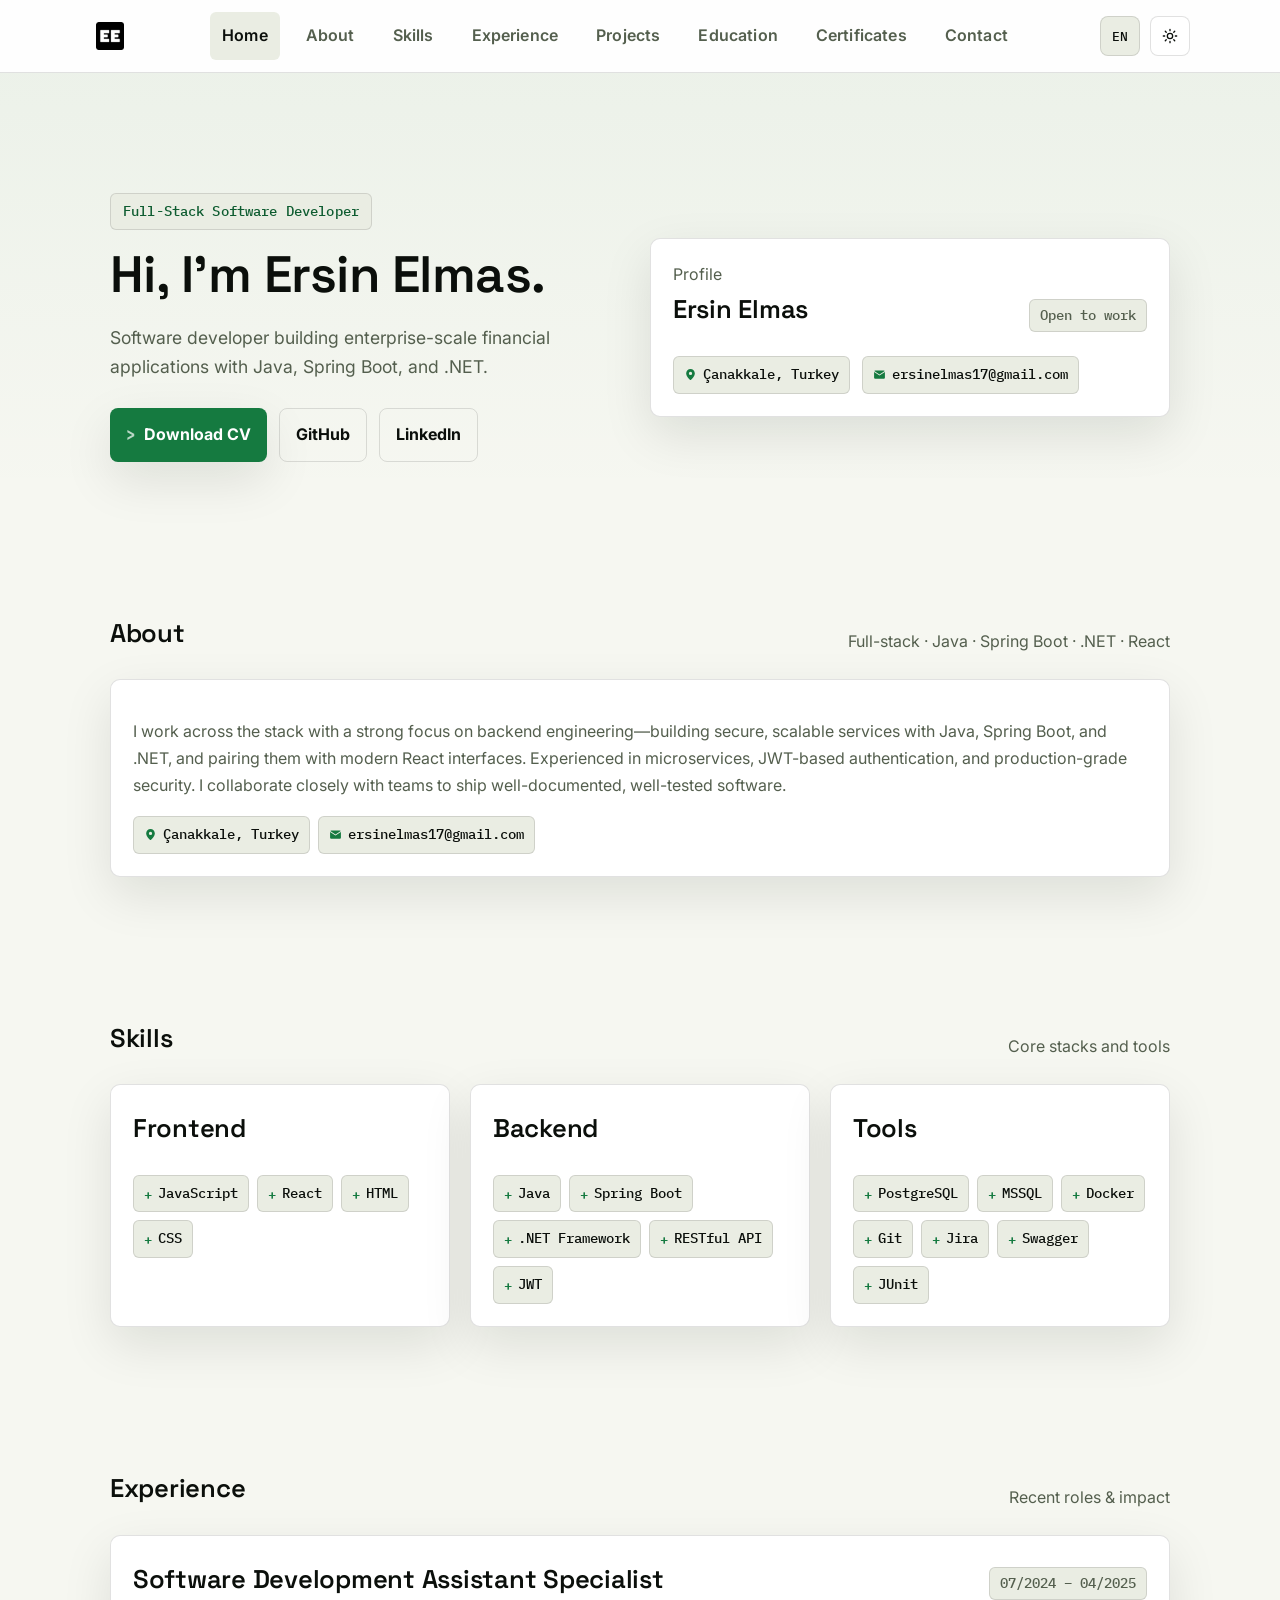
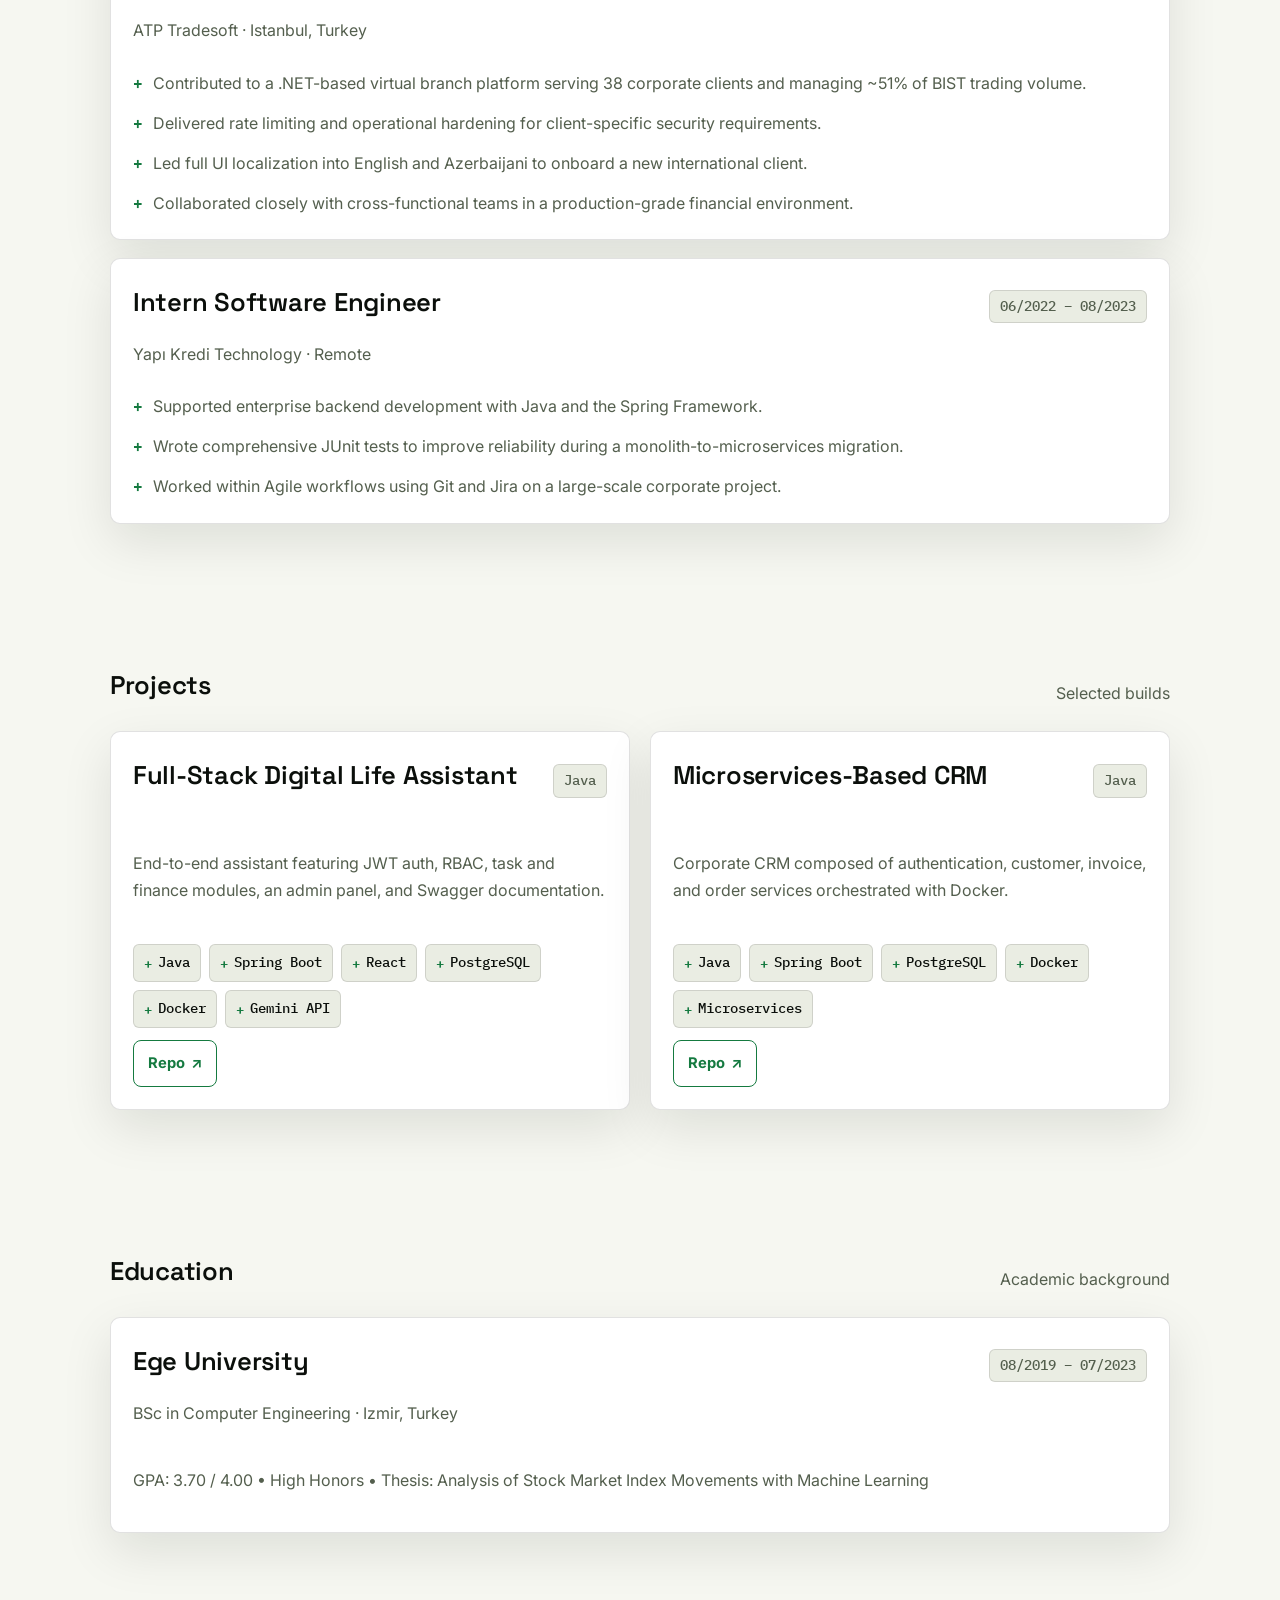
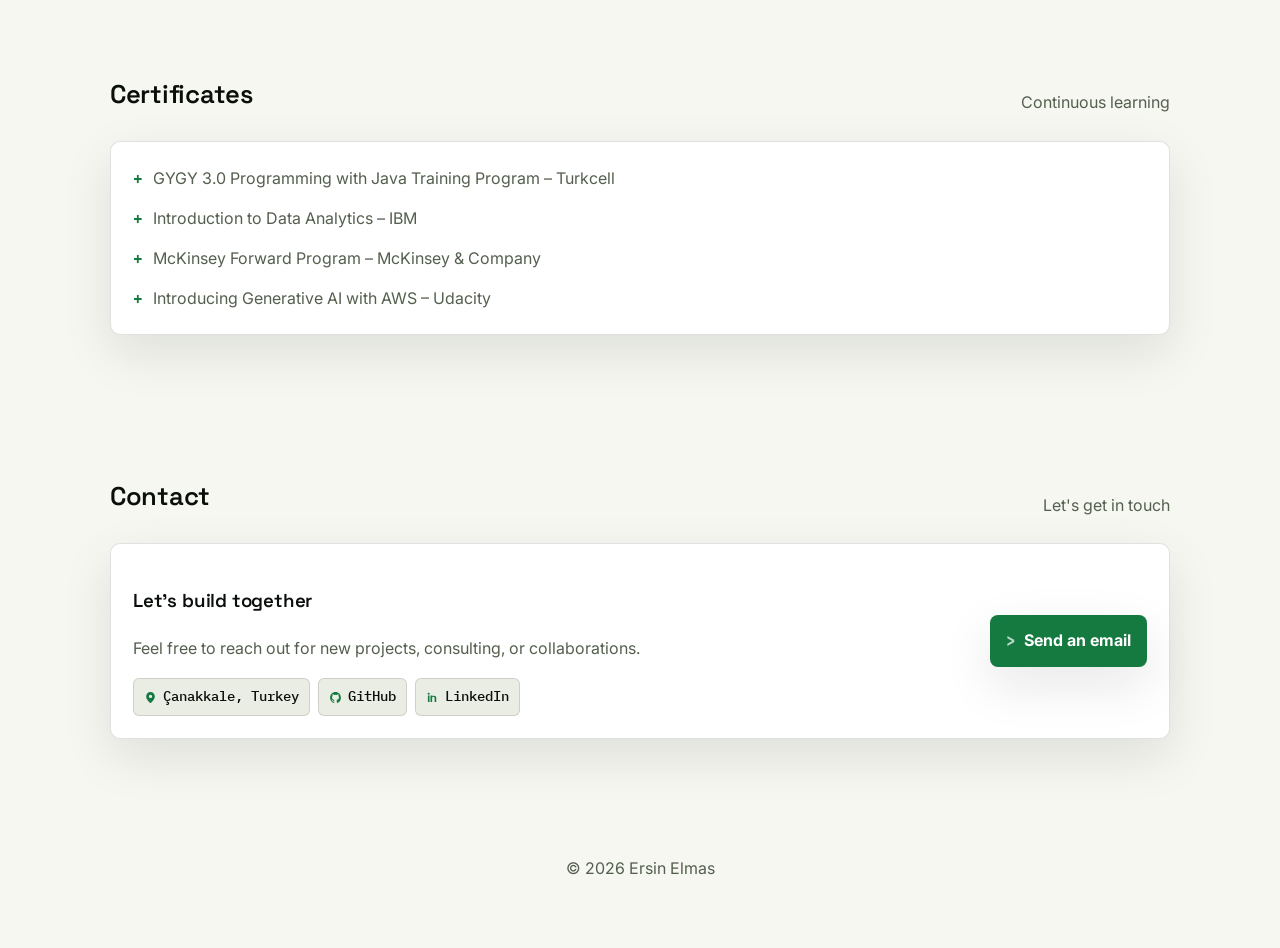
==== commit 8fca8fbc: "Simplify language toggle and unify header control sizing - Replace the two-button TR/EN group with a" ====
--- a/index.html
+++ b/index.html
@@ -59,10 +59,7 @@
         </nav>
         <div class="header-actions">
           <div class="controls">
-            <div class="language-toggle" role="group" aria-label="Dil seçici">
-              <button class="toggle-btn" data-lang="tr" aria-pressed="true">TR</button>
-              <button class="toggle-btn" data-lang="en" aria-pressed="false">EN</button>
-            </div>
+            <button class="toggle-btn" id="lang-toggle" type="button" aria-label="İngilizceye geç">TR</button>
             <button class="theme-btn" id="theme-toggle" aria-label="Açık temaya geç">
               <svg class="theme-icon icon-sun" aria-hidden="true" viewBox="0 0 24 24" fill="none" stroke="currentColor" stroke-width="2" stroke-linecap="round" stroke-linejoin="round">
                 <circle cx="12" cy="12" r="4"></circle>
--- a/css/main.css
+++ b/css/main.css
@@ -14,6 +14,7 @@
   --max-width: 1100px;
   --radius: 10px;
   --gutter: 20px;
+  --control-size: 40px;
   --button-text: #0a0c0a;
   --eyebrow-text: var(--accent);
 }
@@ -119,13 +120,16 @@
 .brand {
   display: inline-flex;
   align-items: center;
-  padding: 6px;
+  justify-content: center;
+  width: var(--control-size);
+  height: var(--control-size);
+  padding: 0;
   border-radius: 8px;
 }
 
 .brand img {
-  width: 32px;
-  height: 32px;
+  width: 28px;
+  height: 28px;
 }
 
 .nav-links {
@@ -157,32 +161,35 @@
 }
 
 .toggle-btn {
+  display: inline-flex;
+  align-items: center;
+  justify-content: center;
+  width: var(--control-size);
+  height: var(--control-size);
+  padding: 0;
   border: 1px solid var(--border);
   background: var(--muted-surface);
   color: var(--text);
-  padding: 8px 12px;
-  border-radius: 6px;
+  border-radius: 8px;
   font-family: var(--font-mono);
+  font-size: 13px;
   font-weight: 500;
   cursor: pointer;
   transition: transform 0.2s ease, border-color 0.2s ease;
 }
 
-.toggle-btn[aria-pressed='true'] {
-  border-color: var(--accent);
-  transform: translateY(-1px);
-}
-
 .theme-btn {
+  display: inline-flex;
+  align-items: center;
+  justify-content: center;
+  width: var(--control-size);
+  height: var(--control-size);
+  padding: 0;
   border: 1px solid var(--border);
   background: var(--surface);
   color: var(--text);
-  padding: 8px 10px;
   border-radius: 8px;
   cursor: pointer;
-  display: inline-flex;
-  align-items: center;
-  gap: 8px;
   transition: border-color 0.2s ease, transform 0.2s ease;
 }
 
@@ -215,11 +222,16 @@
 
 .menu-toggle {
   display: none;
+  align-items: center;
+  justify-content: center;
+  width: var(--control-size);
+  height: var(--control-size);
+  padding: 0;
   border: 1px solid var(--border);
   background: var(--surface);
   color: var(--text);
-  padding: 8px 10px;
   border-radius: 8px;
+  font-size: 16px;
   cursor: pointer;
 }
 
@@ -553,6 +565,10 @@
 }
 
 @media (max-width: 640px) {
+  :root {
+    --gutter: 24px;
+  }
+
   .site-header {
     --header-height: 0px;
     margin-bottom: 10px;
@@ -563,8 +579,8 @@
     padding: 6px 0;
   }
 
-  .brand {
-    padding: 4px;
+  .hero {
+    padding: 64px 0 56px;
   }
 
   .header-actions {
@@ -576,15 +592,6 @@
     gap: 6px;
   }
 
-  .toggle-btn {
-    padding: 8px 10px;
-  }
-
-  .theme-btn,
-  .menu-toggle {
-    padding: 8px 10px;
-  }
-
   .section {
     padding: 56px 0;
   }
